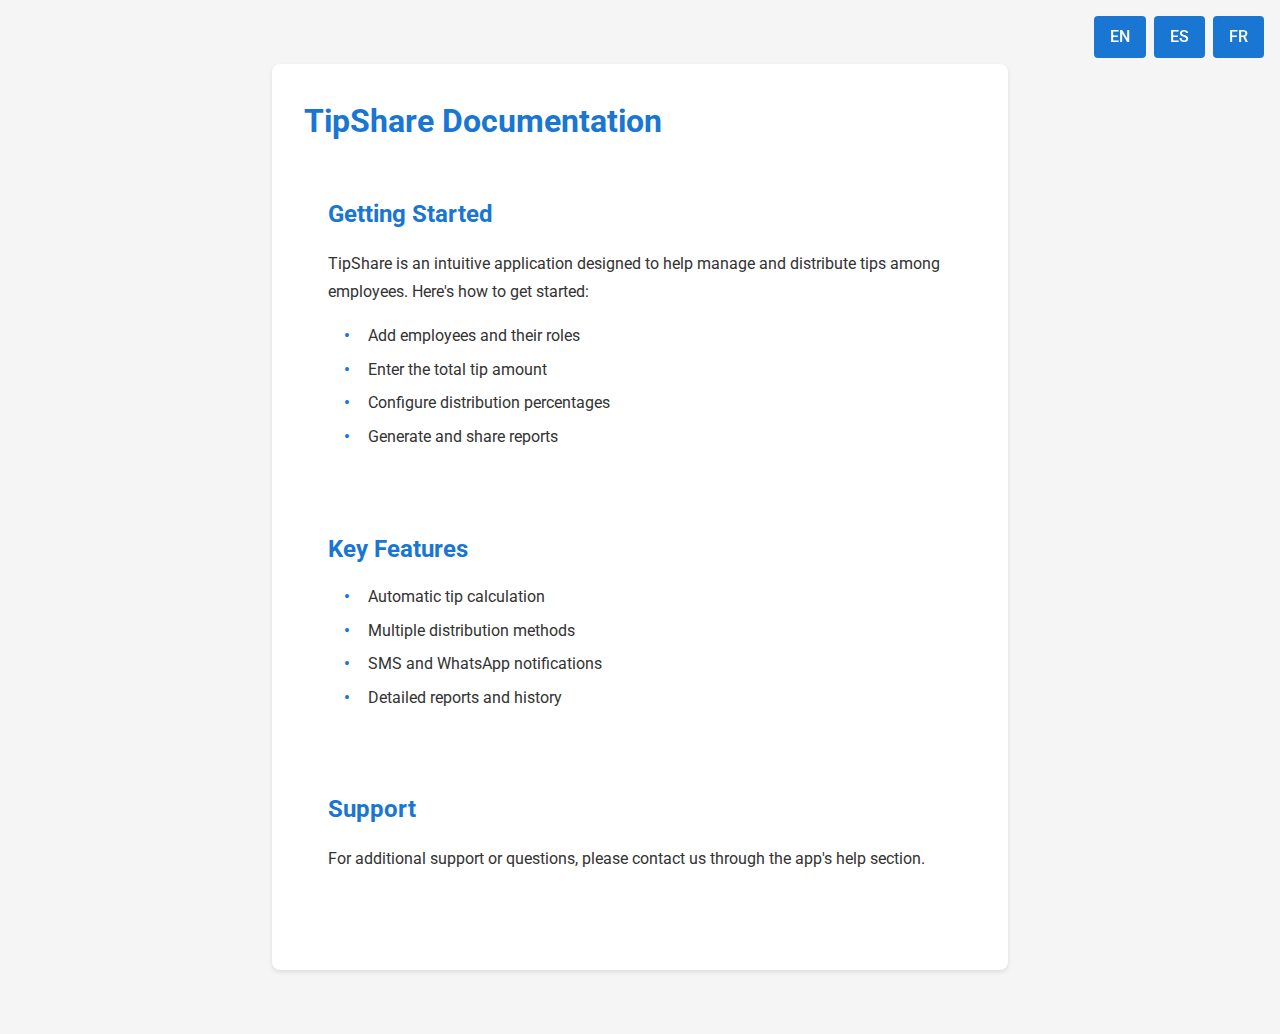
==== TipShare/docs.html @ 822ecf08 "docs.html" ====
<!DOCTYPE html>
<html lang="es">
<head>
    <meta charset="UTF-8">
    <meta name="viewport" content="width=device-width,initial-scale=1.0">
    <title>TipShare - Documentation</title>
    <link href="https://fonts.googleapis.com/css2?family=Roboto:wght@400;500;700&display=swap" rel="stylesheet">
    <style>
        :root {
            --primary-color: #1976d2;
            --text-color: #333;
            --background-color: #f5f5f5;
            --card-background: #ffffff;
        }

        * {
            margin: 0;
            padding: 0;
            box-sizing: border-box;
            font-family: 'Roboto', sans-serif;
        }

        body {
            background-color: var(--background-color);
            color: var(--text-color);
            line-height: 1.6;
        }

        .language-selector {
            position: fixed;
            top: 1rem;
            right: 1rem;
            display: flex;
            gap: 0.5rem;
            z-index: 1000;
        }

        .button {
            padding: 0.5rem 1rem;
            background-color: var(--primary-color);
            color: white;
            text-decoration: none;
            border-radius: 4px;
            font-weight: 500;
            transition: background-color 0.3s;
        }

        .button:hover {
            background-color: #1565c0;
        }

        .container {
            max-width: 800px;
            margin: 2rem auto;
            padding: 2rem;
        }

        .content {
            background-color: var(--card-background);
            border-radius: 8px;
            box-shadow: 0 2px 4px rgba(0,0,0,0.1);
            padding: 2rem;
        }

        .section {
            display: none;
            animation: fadeIn 0.3s ease-in;
        }

        .section.active {
            display: block;
        }

        .docs-title {
            color: var(--primary-color);
            margin-bottom: 1.5rem;
            font-size: 2rem;
        }

        .docs-card {
            background-color: var(--card-background);
            border-radius: 8px;
            padding: 1.5rem;
            margin-bottom: 1.5rem;
        }

        .docs-subtitle {
            color: var(--primary-color);
            margin-bottom: 1rem;
            font-size: 1.5rem;
        }

        .docs-text {
            margin-bottom: 1rem;
            line-height: 1.8;
        }

        .feature-list {
            list-style-type: none;
            padding-left: 1rem;
        }

        .feature-list li {
            margin-bottom: 0.5rem;
            position: relative;
            padding-left: 1.5rem;
        }

        .feature-list li::before {
            content: "•";
            color: var(--primary-color);
            position: absolute;
            left: 0;
            font-weight: bold;
        }

        @keyframes fadeIn {
            from { opacity: 0; }
            to { opacity: 1; }
        }
    </style>
</head>
<body>
    <div class="language-selector">
        <a href="#" class="button" onclick="changeLanguage('en')">EN</a>
        <a href="#" class="button" onclick="changeLanguage('es')">ES</a>
        <a href="#" class="button" onclick="changeLanguage('fr')">FR</a>
    </div>
    <div class="container">
        <main class="content">
            <section id="docs-en" class="section en-content docs-section">
                <h2 class="docs-title">TipShare Documentation</h2>
                <div class="docs-card">
                    <h3 class="docs-subtitle">Getting Started</h3>
                    <p class="docs-text">TipShare is an intuitive application designed to help manage and distribute tips among employees. Here's how to get started:</p>
                    <ul class="feature-list">
                        <li>Add employees and their roles</li>
                        <li>Enter the total tip amount</li>
                        <li>Configure distribution percentages</li>
                        <li>Generate and share reports</li>
                    </ul>
                </div>
                <div class="docs-card">
                    <h3 class="docs-subtitle">Key Features</h3>
                    <ul class="feature-list">
                        <li>Automatic tip calculation</li>
                        <li>Multiple distribution methods</li>
                        <li>SMS and WhatsApp notifications</li>
                        <li>Detailed reports and history</li>
                    </ul>
                </div>
                <div class="docs-card">
                    <h3 class="docs-subtitle">Support</h3>
                    <p class="docs-text">For additional support or questions, please contact us through the app's help section.</p>
                </div>
            </section>
            
            <section id="docs-es" class="section es-content docs-section">
                <h2 class="docs-title">Documentación de TipShare</h2>
                <div class="docs-card">
                    <h3 class="docs-subtitle">Primeros Pasos</h3>
                    <p class="docs-text">TipShare es una aplicación intuitiva diseñada para ayudar a gestionar y distribuir propinas entre empleados. Así puedes empezar:</p>
                    <ul class="feature-list">
                        <li>Añade empleados y sus roles</li>
                        <li>Introduce el monto total de propinas</li>
                        <li>Configura los porcentajes de distribución</li>
                        <li>Genera y comparte informes</li>
                    </ul>
                </div>
                <div class="docs-card">
                    <h3 class="docs-subtitle">Características Principales</h3>
                    <ul class="feature-list">
                        <li>Cálculo automático de propinas</li>
                        <li>Múltiples métodos de distribución</li>
                        <li>Notificaciones por SMS y WhatsApp</li>
                        <li>Informes detallados e historial</li>
                    </ul>
                </div>
                <div class="docs-card">
                    <h3 class="docs-subtitle">Soporte</h3>
                    <p class="docs-text">Para soporte adicional o preguntas, contáctanos a través de la sección de ayuda de la aplicación.</p>
                </div>
            </section>
            
            <section id="docs-fr" class="section fr-content docs-section">
                <h2 class="docs-title">Documentation TipShare</h2>
                <div class="docs-card">
                    <h3 class="docs-subtitle">Pour Commencer</h3>
                    <p class="docs-text">TipShare est une application intuitive conçue pour aider à gérer et distribuer les pourboires entre les employés. Voici comment commencer:</p>
                    <ul class="feature-list">
                        <li>Ajoutez des employés et leurs rôles</li>
                        <li>Saisissez le montant total des pourboires</li>
                        <li>Configurez les pourcentages de distribution</li>
                        <li>Générez et partagez des rapports</li>
                    </ul>
                </div>
                <div class="docs-card">
                    <h3 class="docs-subtitle">Fonctionnalités Principales</h3>
                    <ul class="feature-list">
                        <li>Calcul automatique des pourboires</li>
                        <li>Plusieurs méthodes de distribution</li>
                        <li>Notifications SMS et WhatsApp</li>
                        <li>Rapports détaillés et historique</li>
                    </ul>
                </div>
                <div class="docs-card">
                    <h3 class="docs-subtitle">Support</h3>
                    <p class="docs-text">Pour plus d'assistance ou des questions, contactez-nous via la section d'aide de l'application.</p>
                </div>
            </section>
        </main>
    </div>
    <script>
        function changeLanguage(lang) {
            document.querySelectorAll('.section').forEach(section => {
                section.classList.remove('active');
            });
            document.getElementById(`docs-${lang}`).classList.add('active');
        }
        
        // Set default language based on browser language
        const userLang = navigator.language || navigator.userLanguage;
        const defaultLang = userLang.startsWith('es') ? 'es' : 
                          userLang.startsWith('fr') ? 'fr' : 'en';
        changeLanguage(defaultLang);
    </script>
</body>
</html>
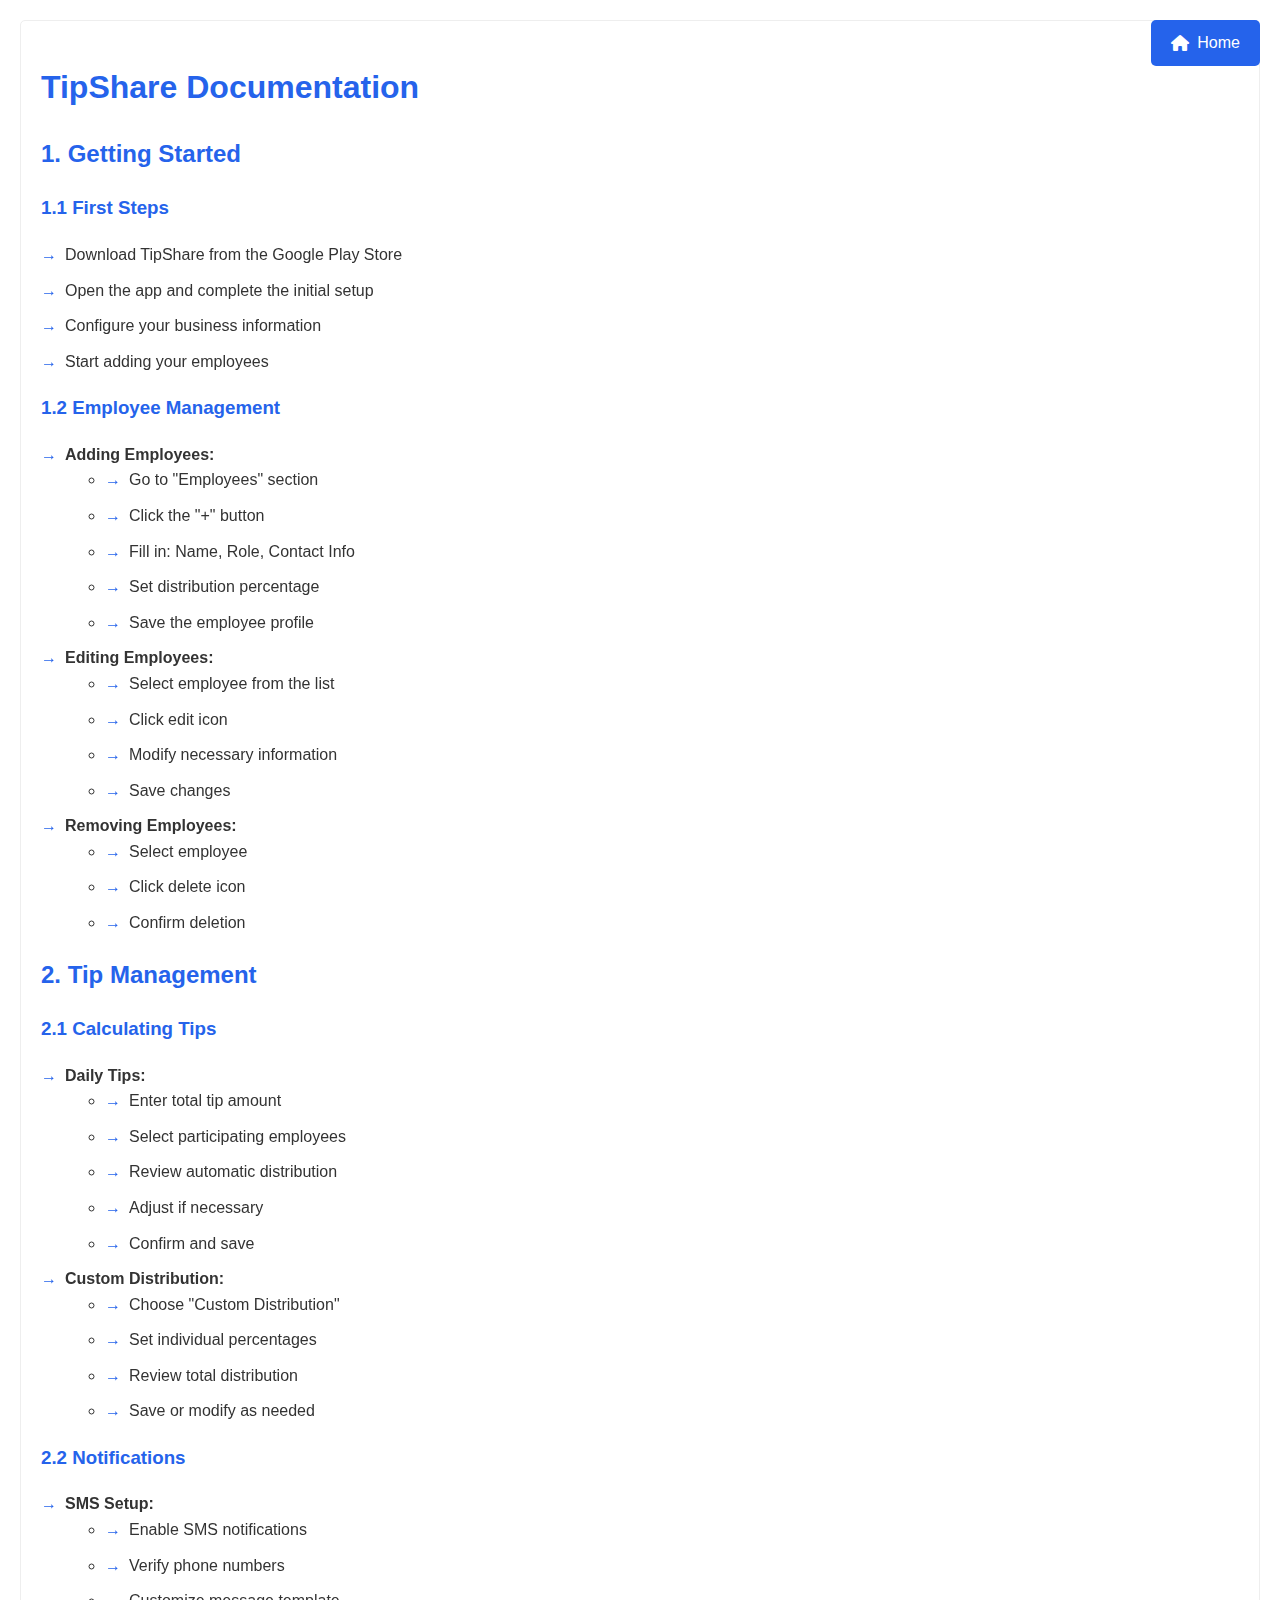
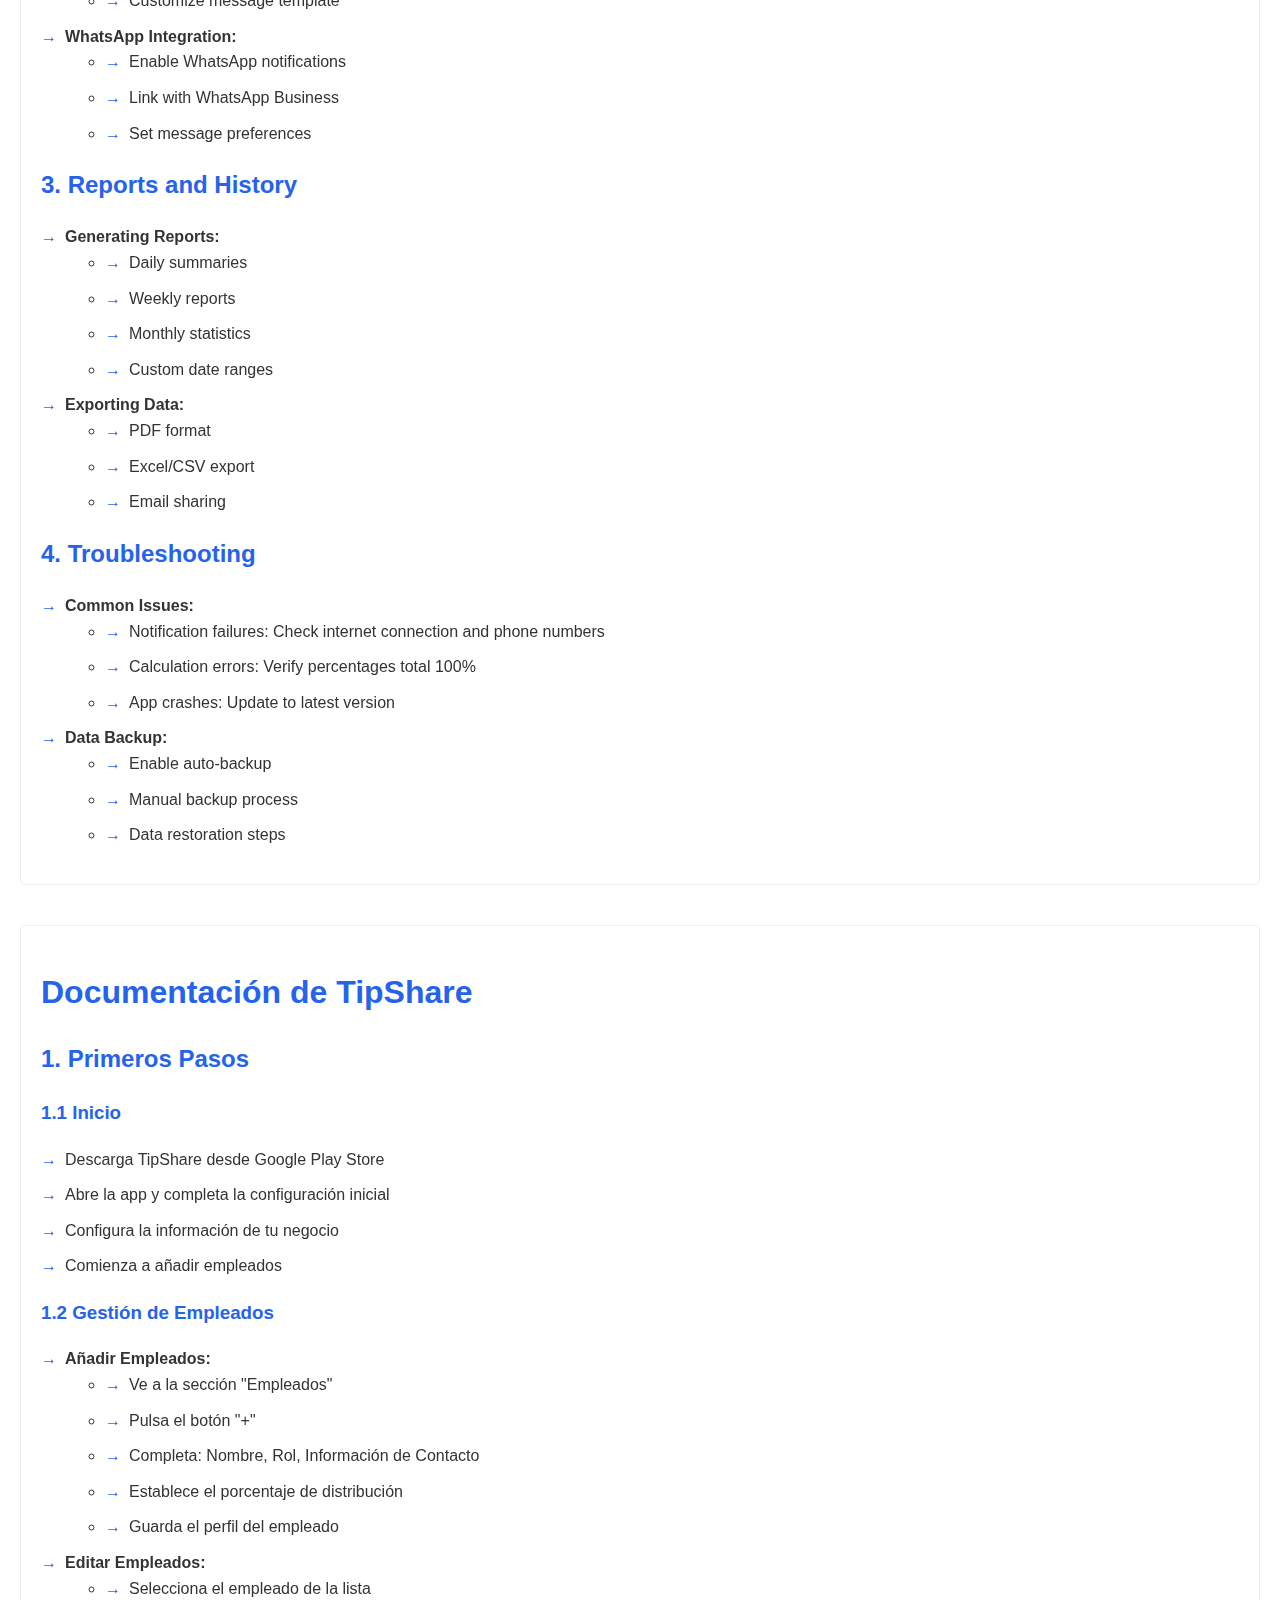
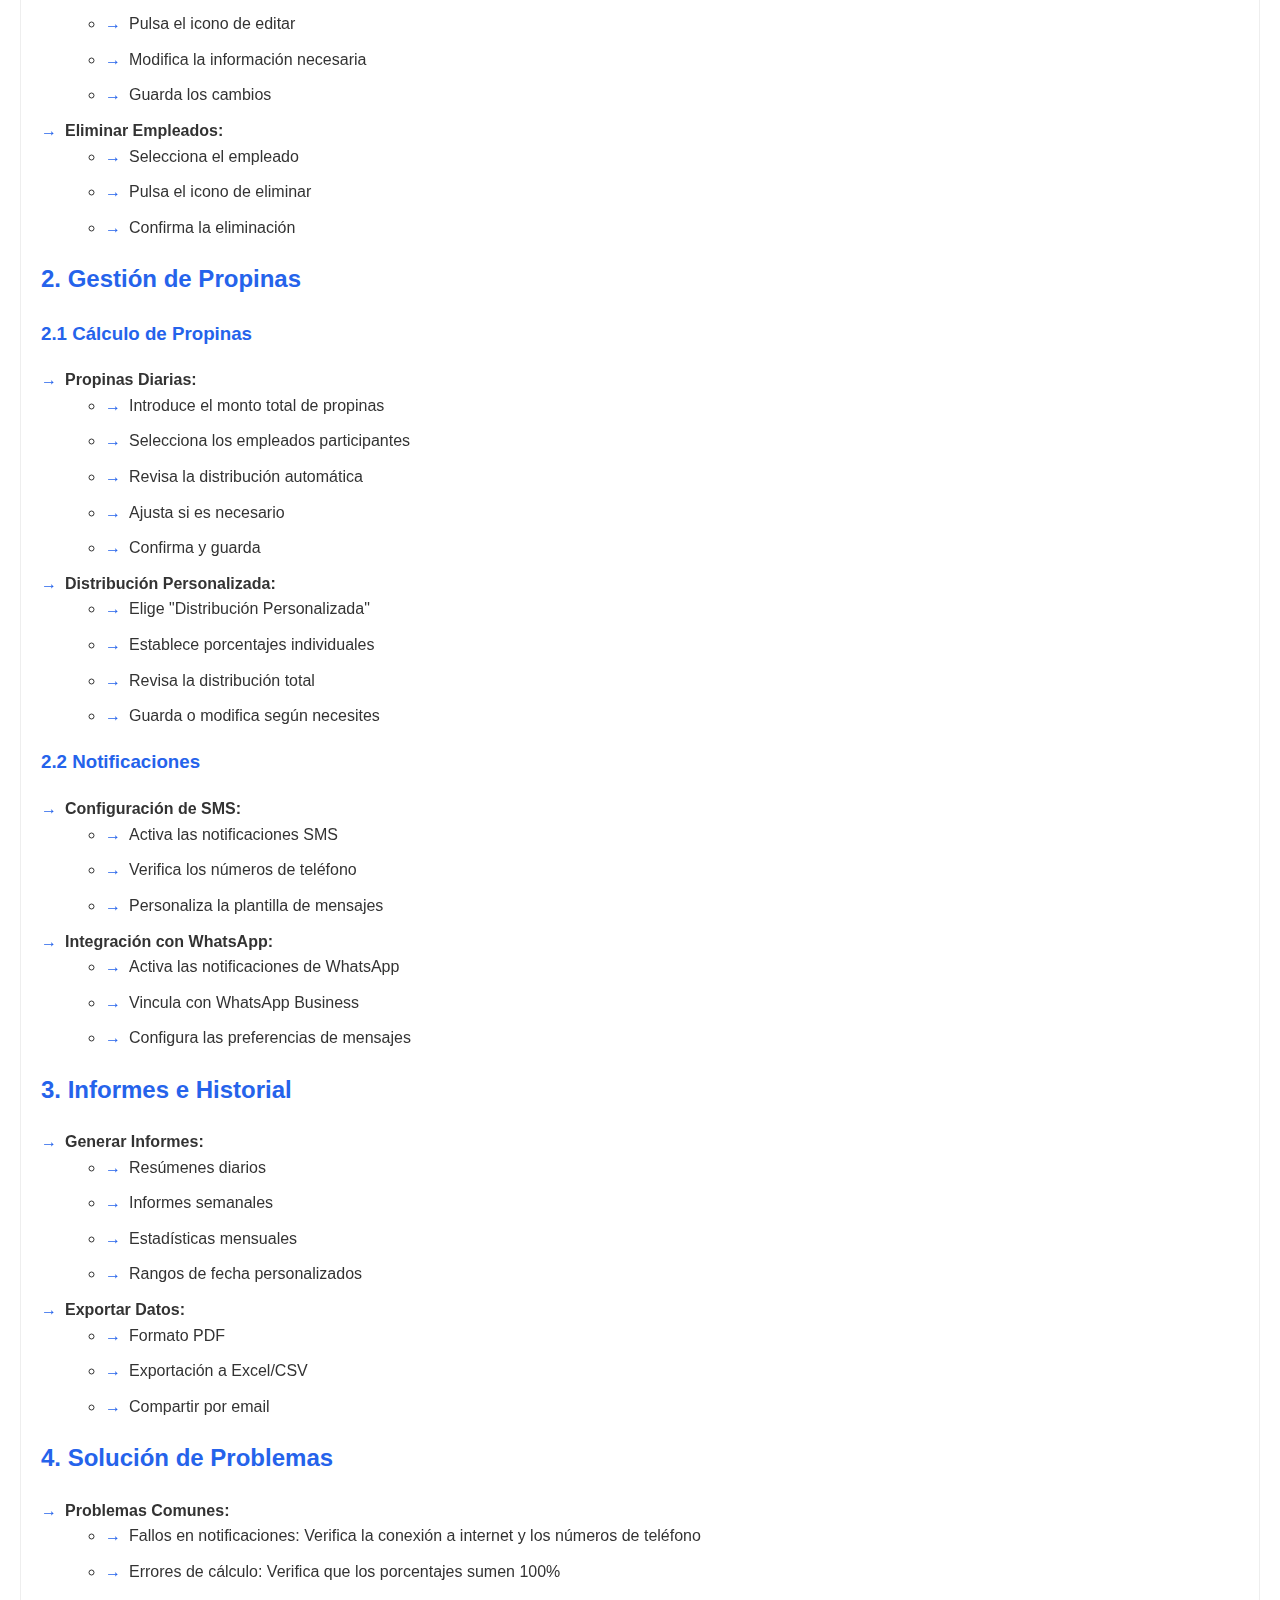
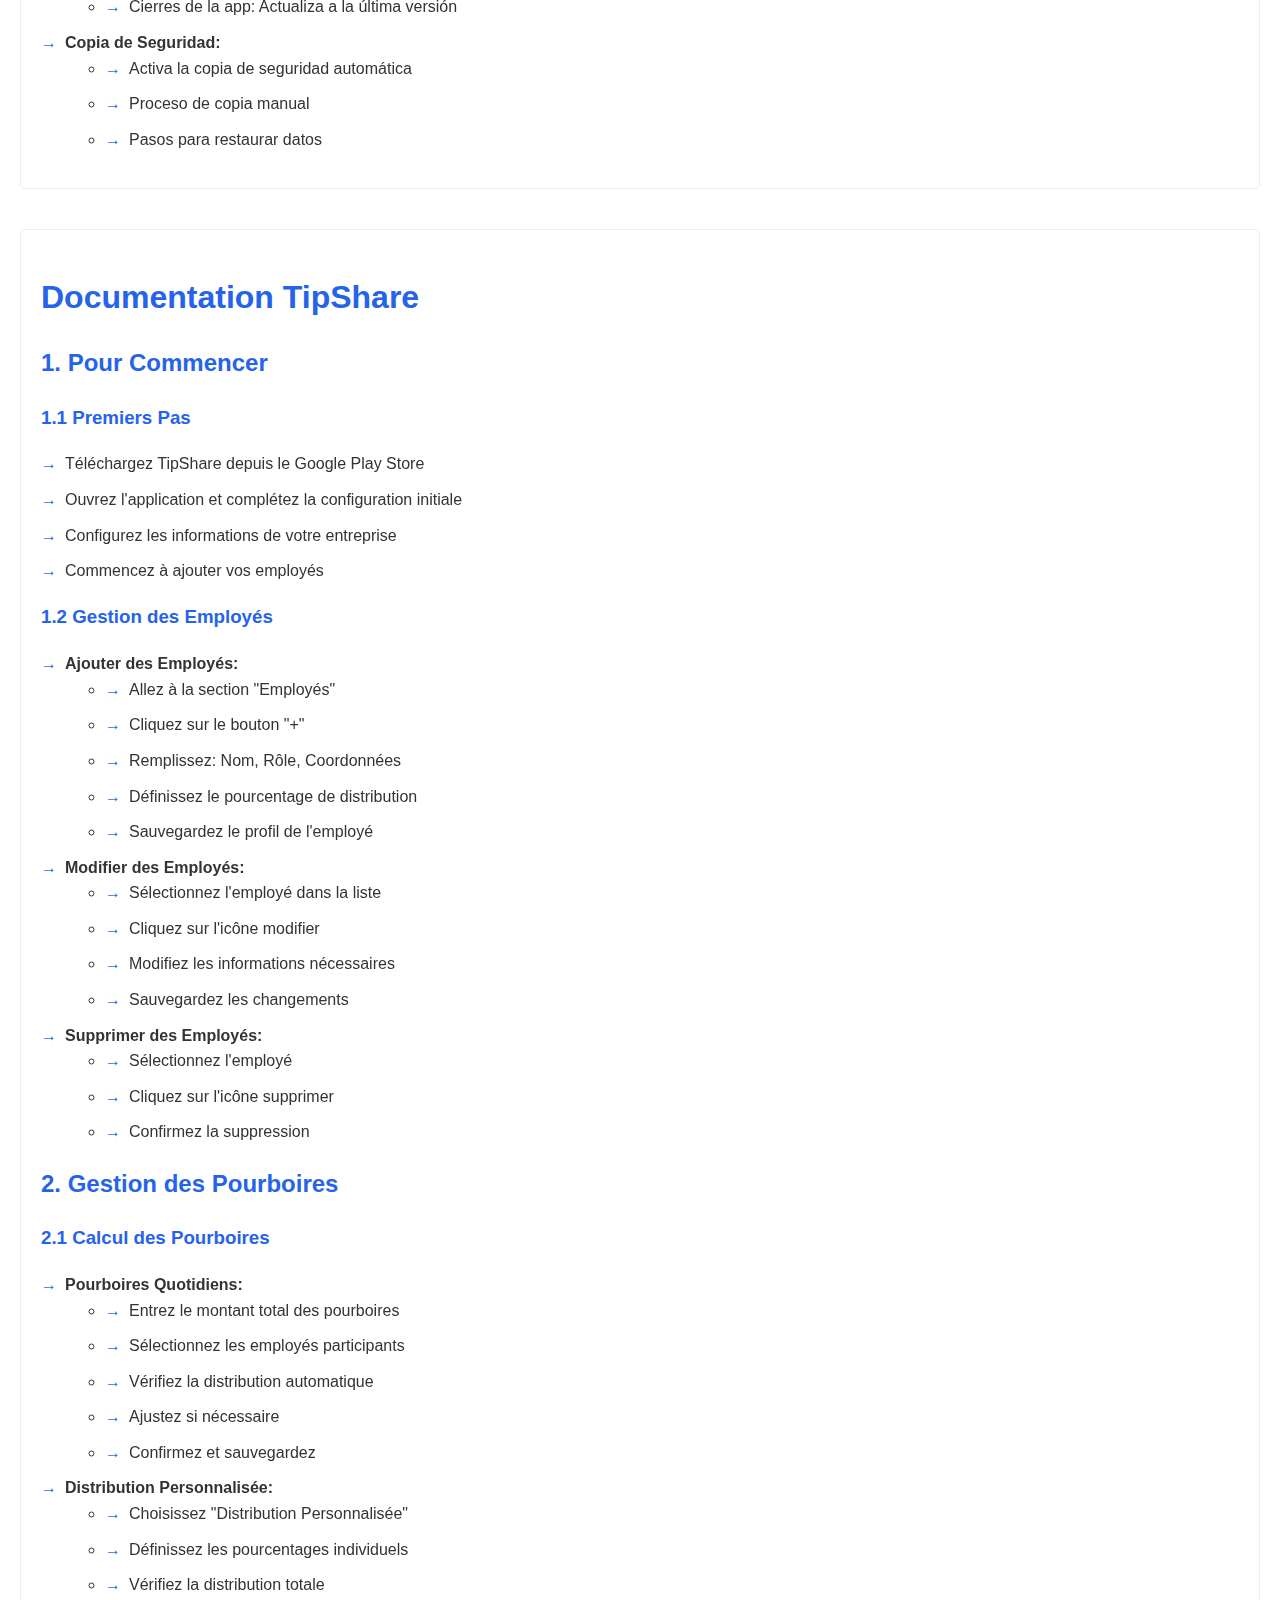
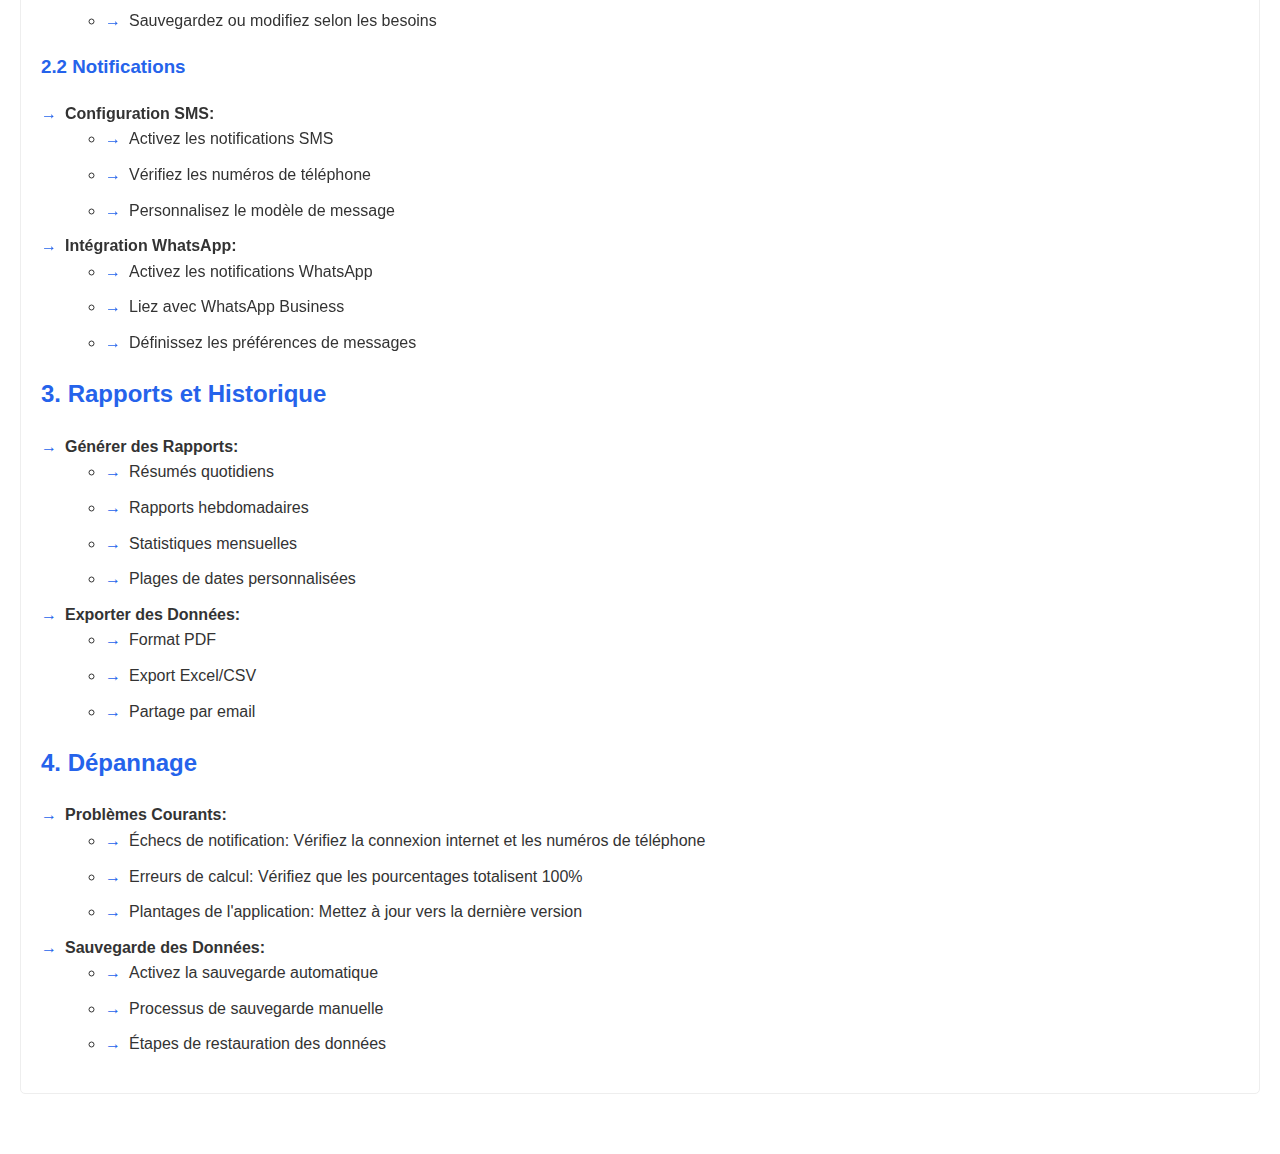
==== commit 0599b532: "Update docs.html" ====
--- a/TipShare/docs.html
+++ b/TipShare/docs.html
@@ -1,228 +1,421 @@
 <!DOCTYPE html>
-<html lang="es">
+<html lang="en">
 <head>
     <meta charset="UTF-8">
-    <meta name="viewport" content="width=device-width,initial-scale=1.0">
-    <title>TipShare - Documentation</title>
-    <link href="https://fonts.googleapis.com/css2?family=Roboto:wght@400;500;700&display=swap" rel="stylesheet">
+    <meta name="viewport" content="width=device-width, initial-scale=1.0">
+    <title>TipShare Documentation</title>
+    <link rel="stylesheet" href="https://cdnjs.cloudflare.com/ajax/libs/font-awesome/6.0.0/css/all.min.css">
     <style>
-        :root {
-            --primary-color: #1976d2;
-            --text-color: #333;
-            --background-color: #f5f5f5;
-            --card-background: #ffffff;
-        }
-
-        * {
+        body {
+            font-family: -apple-system, BlinkMacSystemFont, 'Segoe UI', Roboto, 'Helvetica Neue', Arial, sans-serif;
+            line-height: 1.6;
             margin: 0;
-            padding: 0;
-            box-sizing: border-box;
-            font-family: 'Roboto', sans-serif;
-        }
-
-        body {
-            background-color: var(--background-color);
-            color: var(--text-color);
-            line-height: 1.6;
-        }
-
-        .language-selector {
+            padding: 20px;
+            color: #333;
+        }
+        .home-button {
             position: fixed;
-            top: 1rem;
-            right: 1rem;
-            display: flex;
-            gap: 0.5rem;
-            z-index: 1000;
-        }
-
-        .button {
-            padding: 0.5rem 1rem;
-            background-color: var(--primary-color);
+            top: 20px;
+            right: 20px;
+            padding: 10px 20px;
+            background: #2563eb;
             color: white;
             text-decoration: none;
-            border-radius: 4px;
-            font-weight: 500;
-            transition: background-color 0.3s;
-        }
-
-        .button:hover {
-            background-color: #1565c0;
-        }
-
-        .container {
-            max-width: 800px;
-            margin: 2rem auto;
-            padding: 2rem;
-        }
-
-        .content {
-            background-color: var(--card-background);
-            border-radius: 8px;
-            box-shadow: 0 2px 4px rgba(0,0,0,0.1);
-            padding: 2rem;
-        }
-
-        .section {
-            display: none;
-            animation: fadeIn 0.3s ease-in;
-        }
-
-        .section.active {
-            display: block;
-        }
-
-        .docs-title {
-            color: var(--primary-color);
-            margin-bottom: 1.5rem;
-            font-size: 2rem;
-        }
-
-        .docs-card {
-            background-color: var(--card-background);
-            border-radius: 8px;
-            padding: 1.5rem;
-            margin-bottom: 1.5rem;
-        }
-
-        .docs-subtitle {
-            color: var(--primary-color);
-            margin-bottom: 1rem;
-            font-size: 1.5rem;
-        }
-
-        .docs-text {
-            margin-bottom: 1rem;
-            line-height: 1.8;
-        }
-
+            border-radius: 5px;
+            display: flex;
+            align-items: center;
+            gap: 8px;
+        }
+        .home-button:hover {
+            background: #1e40af;
+        }
+        .language-section {
+            margin-bottom: 40px;
+            padding: 20px;
+            border: 1px solid #eee;
+            border-radius: 5px;
+        }
+        h1, h2, h3 {
+            color: #2563eb;
+        }
         .feature-list {
-            list-style-type: none;
-            padding-left: 1rem;
-        }
-
+            list-style: none;
+            padding: 0;
+        }
         .feature-list li {
-            margin-bottom: 0.5rem;
+            margin-bottom: 10px;
+            padding-left: 24px;
             position: relative;
-            padding-left: 1.5rem;
-        }
-
-        .feature-list li::before {
-            content: "•";
-            color: var(--primary-color);
+        }
+        .feature-list li:before {
+            content: "→";
             position: absolute;
             left: 0;
-            font-weight: bold;
-        }
-
-        @keyframes fadeIn {
-            from { opacity: 0; }
-            to { opacity: 1; }
+            color: #2563eb;
         }
     </style>
 </head>
 <body>
-    <div class="language-selector">
-        <a href="#" class="button" onclick="changeLanguage('en')">EN</a>
-        <a href="#" class="button" onclick="changeLanguage('es')">ES</a>
-        <a href="#" class="button" onclick="changeLanguage('fr')">FR</a>
+    <a href="/" class="home-button">
+        <i class="fas fa-home"></i>
+        Home
+    </a>
+
+    <!-- English Documentation -->
+    <div class="language-section" id="en">
+        <h1>TipShare Documentation</h1>
+
+        <h2>1. Getting Started</h2>
+        <h3>1.1 First Steps</h3>
+        <ul class="feature-list">
+            <li>Download TipShare from the Google Play Store</li>
+            <li>Open the app and complete the initial setup</li>
+            <li>Configure your business information</li>
+            <li>Start adding your employees</li>
+        </ul>
+
+        <h3>1.2 Employee Management</h3>
+        <ul class="feature-list">
+            <li><strong>Adding Employees:</strong>
+                <ul>
+                    <li>Go to "Employees" section</li>
+                    <li>Click the "+" button</li>
+                    <li>Fill in: Name, Role, Contact Info</li>
+                    <li>Set distribution percentage</li>
+                    <li>Save the employee profile</li>
+                </ul>
+            </li>
+            <li><strong>Editing Employees:</strong>
+                <ul>
+                    <li>Select employee from the list</li>
+                    <li>Click edit icon</li>
+                    <li>Modify necessary information</li>
+                    <li>Save changes</li>
+                </ul>
+            </li>
+            <li><strong>Removing Employees:</strong>
+                <ul>
+                    <li>Select employee</li>
+                    <li>Click delete icon</li>
+                    <li>Confirm deletion</li>
+                </ul>
+            </li>
+        </ul>
+
+        <h2>2. Tip Management</h2>
+        <h3>2.1 Calculating Tips</h3>
+        <ul class="feature-list">
+            <li><strong>Daily Tips:</strong>
+                <ul>
+                    <li>Enter total tip amount</li>
+                    <li>Select participating employees</li>
+                    <li>Review automatic distribution</li>
+                    <li>Adjust if necessary</li>
+                    <li>Confirm and save</li>
+                </ul>
+            </li>
+            <li><strong>Custom Distribution:</strong>
+                <ul>
+                    <li>Choose "Custom Distribution"</li>
+                    <li>Set individual percentages</li>
+                    <li>Review total distribution</li>
+                    <li>Save or modify as needed</li>
+                </ul>
+            </li>
+        </ul>
+
+        <h3>2.2 Notifications</h3>
+        <ul class="feature-list">
+            <li><strong>SMS Setup:</strong>
+                <ul>
+                    <li>Enable SMS notifications</li>
+                    <li>Verify phone numbers</li>
+                    <li>Customize message template</li>
+                </ul>
+            </li>
+            <li><strong>WhatsApp Integration:</strong>
+                <ul>
+                    <li>Enable WhatsApp notifications</li>
+                    <li>Link with WhatsApp Business</li>
+                    <li>Set message preferences</li>
+                </ul>
+            </li>
+        </ul>
+
+        <h2>3. Reports and History</h2>
+        <ul class="feature-list">
+            <li><strong>Generating Reports:</strong>
+                <ul>
+                    <li>Daily summaries</li>
+                    <li>Weekly reports</li>
+                    <li>Monthly statistics</li>
+                    <li>Custom date ranges</li>
+                </ul>
+            </li>
+            <li><strong>Exporting Data:</strong>
+                <ul>
+                    <li>PDF format</li>
+                    <li>Excel/CSV export</li>
+                    <li>Email sharing</li>
+                </ul>
+            </li>
+        </ul>
+
+        <h2>4. Troubleshooting</h2>
+        <ul class="feature-list">
+            <li><strong>Common Issues:</strong>
+                <ul>
+                    <li>Notification failures: Check internet connection and phone numbers</li>
+                    <li>Calculation errors: Verify percentages total 100%</li>
+                    <li>App crashes: Update to latest version</li>
+                </ul>
+            </li>
+            <li><strong>Data Backup:</strong>
+                <ul>
+                    <li>Enable auto-backup</li>
+                    <li>Manual backup process</li>
+                    <li>Data restoration steps</li>
+                </ul>
+            </li>
+        </ul>
     </div>
-    <div class="container">
-        <main class="content">
-            <section id="docs-en" class="section en-content docs-section">
-                <h2 class="docs-title">TipShare Documentation</h2>
-                <div class="docs-card">
-                    <h3 class="docs-subtitle">Getting Started</h3>
-                    <p class="docs-text">TipShare is an intuitive application designed to help manage and distribute tips among employees. Here's how to get started:</p>
-                    <ul class="feature-list">
-                        <li>Add employees and their roles</li>
-                        <li>Enter the total tip amount</li>
-                        <li>Configure distribution percentages</li>
-                        <li>Generate and share reports</li>
-                    </ul>
-                </div>
-                <div class="docs-card">
-                    <h3 class="docs-subtitle">Key Features</h3>
-                    <ul class="feature-list">
-                        <li>Automatic tip calculation</li>
-                        <li>Multiple distribution methods</li>
-                        <li>SMS and WhatsApp notifications</li>
-                        <li>Detailed reports and history</li>
-                    </ul>
-                </div>
-                <div class="docs-card">
-                    <h3 class="docs-subtitle">Support</h3>
-                    <p class="docs-text">For additional support or questions, please contact us through the app's help section.</p>
-                </div>
-            </section>
-            
-            <section id="docs-es" class="section es-content docs-section">
-                <h2 class="docs-title">Documentación de TipShare</h2>
-                <div class="docs-card">
-                    <h3 class="docs-subtitle">Primeros Pasos</h3>
-                    <p class="docs-text">TipShare es una aplicación intuitiva diseñada para ayudar a gestionar y distribuir propinas entre empleados. Así puedes empezar:</p>
-                    <ul class="feature-list">
-                        <li>Añade empleados y sus roles</li>
-                        <li>Introduce el monto total de propinas</li>
-                        <li>Configura los porcentajes de distribución</li>
-                        <li>Genera y comparte informes</li>
-                    </ul>
-                </div>
-                <div class="docs-card">
-                    <h3 class="docs-subtitle">Características Principales</h3>
-                    <ul class="feature-list">
-                        <li>Cálculo automático de propinas</li>
-                        <li>Múltiples métodos de distribución</li>
-                        <li>Notificaciones por SMS y WhatsApp</li>
-                        <li>Informes detallados e historial</li>
-                    </ul>
-                </div>
-                <div class="docs-card">
-                    <h3 class="docs-subtitle">Soporte</h3>
-                    <p class="docs-text">Para soporte adicional o preguntas, contáctanos a través de la sección de ayuda de la aplicación.</p>
-                </div>
-            </section>
-            
-            <section id="docs-fr" class="section fr-content docs-section">
-                <h2 class="docs-title">Documentation TipShare</h2>
-                <div class="docs-card">
-                    <h3 class="docs-subtitle">Pour Commencer</h3>
-                    <p class="docs-text">TipShare est une application intuitive conçue pour aider à gérer et distribuer les pourboires entre les employés. Voici comment commencer:</p>
-                    <ul class="feature-list">
-                        <li>Ajoutez des employés et leurs rôles</li>
-                        <li>Saisissez le montant total des pourboires</li>
-                        <li>Configurez les pourcentages de distribution</li>
-                        <li>Générez et partagez des rapports</li>
-                    </ul>
-                </div>
-                <div class="docs-card">
-                    <h3 class="docs-subtitle">Fonctionnalités Principales</h3>
-                    <ul class="feature-list">
-                        <li>Calcul automatique des pourboires</li>
-                        <li>Plusieurs méthodes de distribution</li>
-                        <li>Notifications SMS et WhatsApp</li>
-                        <li>Rapports détaillés et historique</li>
-                    </ul>
-                </div>
-                <div class="docs-card">
-                    <h3 class="docs-subtitle">Support</h3>
-                    <p class="docs-text">Pour plus d'assistance ou des questions, contactez-nous via la section d'aide de l'application.</p>
-                </div>
-            </section>
-        </main>
+
+    <!-- Spanish Documentation -->
+    <div class="language-section" id="es">
+        <h1>Documentación de TipShare</h1>
+
+        <h2>1. Primeros Pasos</h2>
+        <h3>1.1 Inicio</h3>
+        <ul class="feature-list">
+            <li>Descarga TipShare desde Google Play Store</li>
+            <li>Abre la app y completa la configuración inicial</li>
+            <li>Configura la información de tu negocio</li>
+            <li>Comienza a añadir empleados</li>
+        </ul>
+
+        <h3>1.2 Gestión de Empleados</h3>
+        <ul class="feature-list">
+            <li><strong>Añadir Empleados:</strong>
+                <ul>
+                    <li>Ve a la sección "Empleados"</li>
+                    <li>Pulsa el botón "+"</li>
+                    <li>Completa: Nombre, Rol, Información de Contacto</li>
+                    <li>Establece el porcentaje de distribución</li>
+                    <li>Guarda el perfil del empleado</li>
+                </ul>
+            </li>
+            <li><strong>Editar Empleados:</strong>
+                <ul>
+                    <li>Selecciona el empleado de la lista</li>
+                    <li>Pulsa el icono de editar</li>
+                    <li>Modifica la información necesaria</li>
+                    <li>Guarda los cambios</li>
+                </ul>
+            </li>
+            <li><strong>Eliminar Empleados:</strong>
+                <ul>
+                    <li>Selecciona el empleado</li>
+                    <li>Pulsa el icono de eliminar</li>
+                    <li>Confirma la eliminación</li>
+                </ul>
+            </li>
+        </ul>
+
+        <h2>2. Gestión de Propinas</h2>
+        <h3>2.1 Cálculo de Propinas</h3>
+        <ul class="feature-list">
+            <li><strong>Propinas Diarias:</strong>
+                <ul>
+                    <li>Introduce el monto total de propinas</li>
+                    <li>Selecciona los empleados participantes</li>
+                    <li>Revisa la distribución automática</li>
+                    <li>Ajusta si es necesario</li>
+                    <li>Confirma y guarda</li>
+                </ul>
+            </li>
+            <li><strong>Distribución Personalizada:</strong>
+                <ul>
+                    <li>Elige "Distribución Personalizada"</li>
+                    <li>Establece porcentajes individuales</li>
+                    <li>Revisa la distribución total</li>
+                    <li>Guarda o modifica según necesites</li>
+                </ul>
+            </li>
+        </ul>
+
+        <h3>2.2 Notificaciones</h3>
+        <ul class="feature-list">
+            <li><strong>Configuración de SMS:</strong>
+                <ul>
+                    <li>Activa las notificaciones SMS</li>
+                    <li>Verifica los números de teléfono</li>
+                    <li>Personaliza la plantilla de mensajes</li>
+                </ul>
+            </li>
+            <li><strong>Integración con WhatsApp:</strong>
+                <ul>
+                    <li>Activa las notificaciones de WhatsApp</li>
+                    <li>Vincula con WhatsApp Business</li>
+                    <li>Configura las preferencias de mensajes</li>
+                </ul>
+            </li>
+        </ul>
+
+        <h2>3. Informes e Historial</h2>
+        <ul class="feature-list">
+            <li><strong>Generar Informes:</strong>
+                <ul>
+                    <li>Resúmenes diarios</li>
+                    <li>Informes semanales</li>
+                    <li>Estadísticas mensuales</li>
+                    <li>Rangos de fecha personalizados</li>
+                </ul>
+            </li>
+            <li><strong>Exportar Datos:</strong>
+                <ul>
+                    <li>Formato PDF</li>
+                    <li>Exportación a Excel/CSV</li>
+                    <li>Compartir por email</li>
+                </ul>
+            </li>
+        </ul>
+
+        <h2>4. Solución de Problemas</h2>
+        <ul class="feature-list">
+            <li><strong>Problemas Comunes:</strong>
+                <ul>
+                    <li>Fallos en notificaciones: Verifica la conexión a internet y los números de teléfono</li>
+                    <li>Errores de cálculo: Verifica que los porcentajes sumen 100%</li>
+                    <li>Cierres de la app: Actualiza a la última versión</li>
+                </ul>
+            </li>
+            <li><strong>Copia de Seguridad:</strong>
+                <ul>
+                    <li>Activa la copia de seguridad automática</li>
+                    <li>Proceso de copia manual</li>
+                    <li>Pasos para restaurar datos</li>
+                </ul>
+            </li>
+        </ul>
     </div>
-    <script>
-        function changeLanguage(lang) {
-            document.querySelectorAll('.section').forEach(section => {
-                section.classList.remove('active');
-            });
-            document.getElementById(`docs-${lang}`).classList.add('active');
-        }
-        
-        // Set default language based on browser language
-        const userLang = navigator.language || navigator.userLanguage;
-        const defaultLang = userLang.startsWith('es') ? 'es' : 
-                          userLang.startsWith('fr') ? 'fr' : 'en';
-        changeLanguage(defaultLang);
-    </script>
+
+    <!-- French Documentation -->
+    <div class="language-section" id="fr">
+        <h1>Documentation TipShare</h1>
+
+        <h2>1. Pour Commencer</h2>
+        <h3>1.1 Premiers Pas</h3>
+        <ul class="feature-list">
+            <li>Téléchargez TipShare depuis le Google Play Store</li>
+            <li>Ouvrez l'application et complétez la configuration initiale</li>
+            <li>Configurez les informations de votre entreprise</li>
+            <li>Commencez à ajouter vos employés</li>
+        </ul>
+
+        <h3>1.2 Gestion des Employés</h3>
+        <ul class="feature-list">
+            <li><strong>Ajouter des Employés:</strong>
+                <ul>
+                    <li>Allez à la section "Employés"</li>
+                    <li>Cliquez sur le bouton "+"</li>
+                    <li>Remplissez: Nom, Rôle, Coordonnées</li>
+                    <li>Définissez le pourcentage de distribution</li>
+                    <li>Sauvegardez le profil de l'employé</li>
+                </ul>
+            </li>
+            <li><strong>Modifier des Employés:</strong>
+                <ul>
+                    <li>Sélectionnez l'employé dans la liste</li>
+                    <li>Cliquez sur l'icône modifier</li>
+                    <li>Modifiez les informations nécessaires</li>
+                    <li>Sauvegardez les changements</li>
+                </ul>
+            </li>
+            <li><strong>Supprimer des Employés:</strong>
+                <ul>
+                    <li>Sélectionnez l'employé</li>
+                    <li>Cliquez sur l'icône supprimer</li>
+                    <li>Confirmez la suppression</li>
+                </ul>
+            </li>
+        </ul>
+
+        <h2>2. Gestion des Pourboires</h2>
+        <h3>2.1 Calcul des Pourboires</h3>
+        <ul class="feature-list">
+            <li><strong>Pourboires Quotidiens:</strong>
+                <ul>
+                    <li>Entrez le montant total des pourboires</li>
+                    <li>Sélectionnez les employés participants</li>
+                    <li>Vérifiez la distribution automatique</li>
+                    <li>Ajustez si nécessaire</li>
+                    <li>Confirmez et sauvegardez</li>
+                </ul>
+            </li>
+            <li><strong>Distribution Personnalisée:</strong>
+                <ul>
+                    <li>Choisissez "Distribution Personnalisée"</li>
+                    <li>Définissez les pourcentages individuels</li>
+                    <li>Vérifiez la distribution totale</li>
+                    <li>Sauvegardez ou modifiez selon les besoins</li>
+                </ul>
+            </li>
+        </ul>
+
+        <h3>2.2 Notifications</h3>
+        <ul class="feature-list">
+            <li><strong>Configuration SMS:</strong>
+                <ul>
+                    <li>Activez les notifications SMS</li>
+                    <li>Vérifiez les numéros de téléphone</li>
+                    <li>Personnalisez le modèle de message</li>
+                </ul>
+            </li>
+            <li><strong>Intégration WhatsApp:</strong>
+                <ul>
+                    <li>Activez les notifications WhatsApp</li>
+                    <li>Liez avec WhatsApp Business</li>
+                    <li>Définissez les préférences de messages</li>
+                </ul>
+            </li>
+        </ul>
+
+        <h2>3. Rapports et Historique</h2>
+        <ul class="feature-list">
+            <li><strong>Générer des Rapports:</strong>
+                <ul>
+                    <li>Résumés quotidiens</li>
+                    <li>Rapports hebdomadaires</li>
+                    <li>Statistiques mensuelles</li>
+                    <li>Plages de dates personnalisées</li>
+                </ul>
+            </li>
+            <li><strong>Exporter des Données:</strong>
+                <ul>
+                    <li>Format PDF</li>
+                    <li>Export Excel/CSV</li>
+                    <li>Partage par email</li>
+                </ul>
+            </li>
+        </ul>
+
+        <h2>4. Dépannage</h2>
+        <ul class="feature-list">
+            <li><strong>Problèmes Courants:</strong>
+                <ul>
+                    <li>Échecs de notification: Vérifiez la connexion internet et les numéros de téléphone</li>
+                    <li>Erreurs de calcul: Vérifiez que les pourcentages totalisent 100%</li>
+                    <li>Plantages de l'application: Mettez à jour vers la dernière version</li>
+                </ul>
+            </li>
+            <li><strong>Sauvegarde des Données:</strong>
+                <ul>
+                    <li>Activez la sauvegarde automatique</li>
+                    <li>Processus de sauvegarde manuelle</li>
+                    <li>Étapes de restauration des données</li>
+                </ul>
+            </li>
+        </ul>
+    </div>
 </body>
 </html>
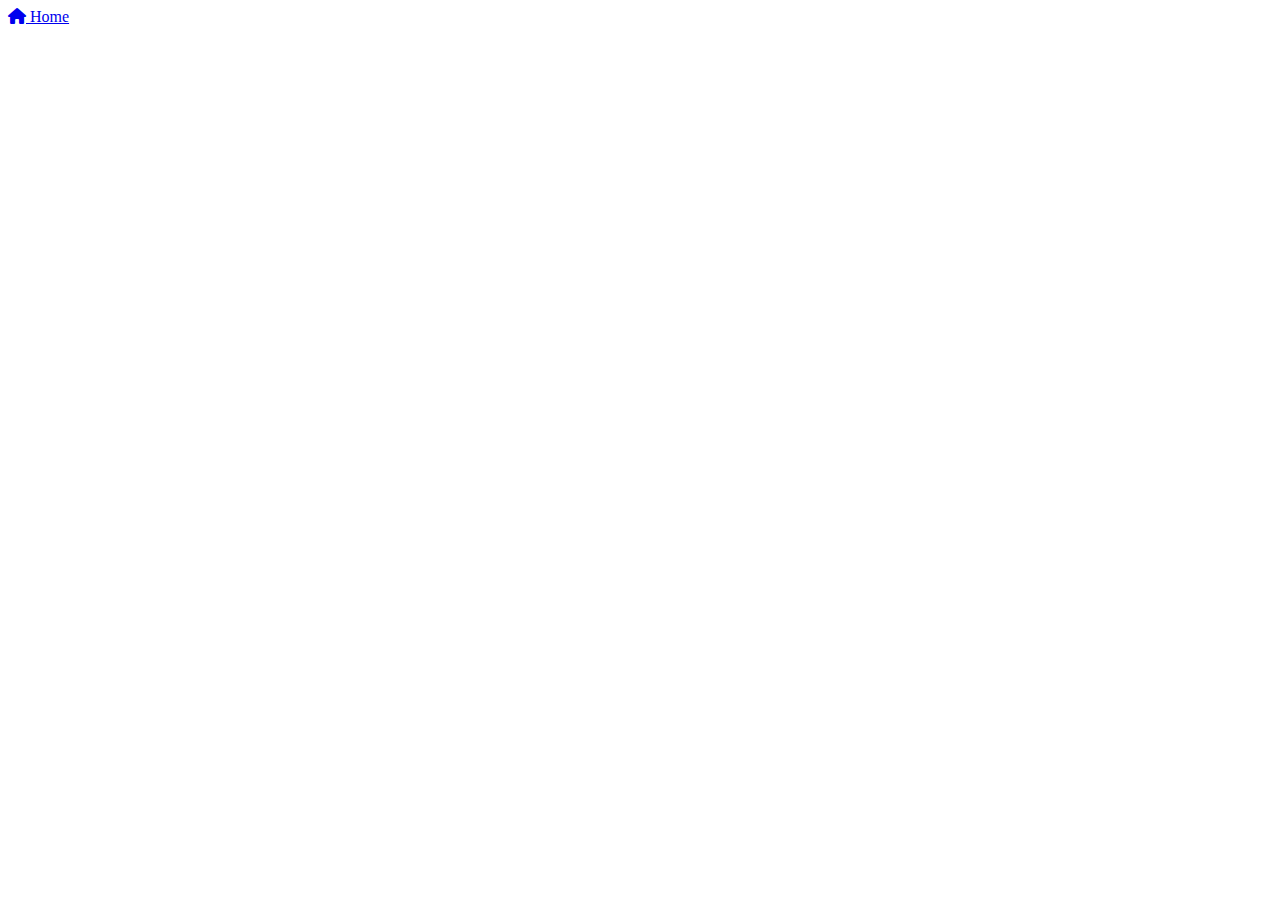
==== commit ec4d9a24: "Update docs.html" ====
--- a/TipShare/docs.html
+++ b/TipShare/docs.html
@@ -1,58 +1,12 @@
 <!DOCTYPE html>
-<html lang="en">
+<html>
 <head>
     <meta charset="UTF-8">
     <meta name="viewport" content="width=device-width, initial-scale=1.0">
     <title>TipShare Documentation</title>
     <link rel="stylesheet" href="https://cdnjs.cloudflare.com/ajax/libs/font-awesome/6.0.0/css/all.min.css">
     <style>
-        body {
-            font-family: -apple-system, BlinkMacSystemFont, 'Segoe UI', Roboto, 'Helvetica Neue', Arial, sans-serif;
-            line-height: 1.6;
-            margin: 0;
-            padding: 20px;
-            color: #333;
-        }
-        .home-button {
-            position: fixed;
-            top: 20px;
-            right: 20px;
-            padding: 10px 20px;
-            background: #2563eb;
-            color: white;
-            text-decoration: none;
-            border-radius: 5px;
-            display: flex;
-            align-items: center;
-            gap: 8px;
-        }
-        .home-button:hover {
-            background: #1e40af;
-        }
-        .language-section {
-            margin-bottom: 40px;
-            padding: 20px;
-            border: 1px solid #eee;
-            border-radius: 5px;
-        }
-        h1, h2, h3 {
-            color: #2563eb;
-        }
-        .feature-list {
-            list-style: none;
-            padding: 0;
-        }
-        .feature-list li {
-            margin-bottom: 10px;
-            padding-left: 24px;
-            position: relative;
-        }
-        .feature-list li:before {
-            content: "→";
-            position: absolute;
-            left: 0;
-            color: #2563eb;
-        }
+        // ... existing styles ...
     </style>
 </head>
 <body>
@@ -61,361 +15,36 @@
         Home
     </a>
 
-    <!-- English Documentation -->
-    <div class="language-section" id="en">
-        <h1>TipShare Documentation</h1>
+    <!-- Language sections remain the same -->
 
-        <h2>1. Getting Started</h2>
-        <h3>1.1 First Steps</h3>
-        <ul class="feature-list">
-            <li>Download TipShare from the Google Play Store</li>
-            <li>Open the app and complete the initial setup</li>
-            <li>Configure your business information</li>
-            <li>Start adding your employees</li>
-        </ul>
+    <script>
+        function updateContent(lang) {
+            // Hide all sections
+            document.querySelectorAll('.language-section').forEach(section => {
+                section.classList.remove('active');
+            });
+            
+            // Show selected section
+            const selectedSection = document.getElementById(lang);
+            if (selectedSection) {
+                selectedSection.classList.add('active');
+            }
+        }
 
-        <h3>1.2 Employee Management</h3>
-        <ul class="feature-list">
-            <li><strong>Adding Employees:</strong>
-                <ul>
-                    <li>Go to "Employees" section</li>
-                    <li>Click the "+" button</li>
-                    <li>Fill in: Name, Role, Contact Info</li>
-                    <li>Set distribution percentage</li>
-                    <li>Save the employee profile</li>
-                </ul>
-            </li>
-            <li><strong>Editing Employees:</strong>
-                <ul>
-                    <li>Select employee from the list</li>
-                    <li>Click edit icon</li>
-                    <li>Modify necessary information</li>
-                    <li>Save changes</li>
-                </ul>
-            </li>
-            <li><strong>Removing Employees:</strong>
-                <ul>
-                    <li>Select employee</li>
-                    <li>Click delete icon</li>
-                    <li>Confirm deletion</li>
-                </ul>
-            </li>
-        </ul>
+        // Initialize with saved language preference
+        document.addEventListener('DOMContentLoaded', function() {
+            const savedLanguage = localStorage.getItem('tipshare-language') || 'es';
+            updateContent(savedLanguage);
+            document.documentElement.lang = savedLanguage;
+        });
 
-        <h2>2. Tip Management</h2>
-        <h3>2.1 Calculating Tips</h3>
-        <ul class="feature-list">
-            <li><strong>Daily Tips:</strong>
-                <ul>
-                    <li>Enter total tip amount</li>
-                    <li>Select participating employees</li>
-                    <li>Review automatic distribution</li>
-                    <li>Adjust if necessary</li>
-                    <li>Confirm and save</li>
-                </ul>
-            </li>
-            <li><strong>Custom Distribution:</strong>
-                <ul>
-                    <li>Choose "Custom Distribution"</li>
-                    <li>Set individual percentages</li>
-                    <li>Review total distribution</li>
-                    <li>Save or modify as needed</li>
-                </ul>
-            </li>
-        </ul>
-
-        <h3>2.2 Notifications</h3>
-        <ul class="feature-list">
-            <li><strong>SMS Setup:</strong>
-                <ul>
-                    <li>Enable SMS notifications</li>
-                    <li>Verify phone numbers</li>
-                    <li>Customize message template</li>
-                </ul>
-            </li>
-            <li><strong>WhatsApp Integration:</strong>
-                <ul>
-                    <li>Enable WhatsApp notifications</li>
-                    <li>Link with WhatsApp Business</li>
-                    <li>Set message preferences</li>
-                </ul>
-            </li>
-        </ul>
-
-        <h2>3. Reports and History</h2>
-        <ul class="feature-list">
-            <li><strong>Generating Reports:</strong>
-                <ul>
-                    <li>Daily summaries</li>
-                    <li>Weekly reports</li>
-                    <li>Monthly statistics</li>
-                    <li>Custom date ranges</li>
-                </ul>
-            </li>
-            <li><strong>Exporting Data:</strong>
-                <ul>
-                    <li>PDF format</li>
-                    <li>Excel/CSV export</li>
-                    <li>Email sharing</li>
-                </ul>
-            </li>
-        </ul>
-
-        <h2>4. Troubleshooting</h2>
-        <ul class="feature-list">
-            <li><strong>Common Issues:</strong>
-                <ul>
-                    <li>Notification failures: Check internet connection and phone numbers</li>
-                    <li>Calculation errors: Verify percentages total 100%</li>
-                    <li>App crashes: Update to latest version</li>
-                </ul>
-            </li>
-            <li><strong>Data Backup:</strong>
-                <ul>
-                    <li>Enable auto-backup</li>
-                    <li>Manual backup process</li>
-                    <li>Data restoration steps</li>
-                </ul>
-            </li>
-        </ul>
-    </div>
-
-    <!-- Spanish Documentation -->
-    <div class="language-section" id="es">
-        <h1>Documentación de TipShare</h1>
-
-        <h2>1. Primeros Pasos</h2>
-        <h3>1.1 Inicio</h3>
-        <ul class="feature-list">
-            <li>Descarga TipShare desde Google Play Store</li>
-            <li>Abre la app y completa la configuración inicial</li>
-            <li>Configura la información de tu negocio</li>
-            <li>Comienza a añadir empleados</li>
-        </ul>
-
-        <h3>1.2 Gestión de Empleados</h3>
-        <ul class="feature-list">
-            <li><strong>Añadir Empleados:</strong>
-                <ul>
-                    <li>Ve a la sección "Empleados"</li>
-                    <li>Pulsa el botón "+"</li>
-                    <li>Completa: Nombre, Rol, Información de Contacto</li>
-                    <li>Establece el porcentaje de distribución</li>
-                    <li>Guarda el perfil del empleado</li>
-                </ul>
-            </li>
-            <li><strong>Editar Empleados:</strong>
-                <ul>
-                    <li>Selecciona el empleado de la lista</li>
-                    <li>Pulsa el icono de editar</li>
-                    <li>Modifica la información necesaria</li>
-                    <li>Guarda los cambios</li>
-                </ul>
-            </li>
-            <li><strong>Eliminar Empleados:</strong>
-                <ul>
-                    <li>Selecciona el empleado</li>
-                    <li>Pulsa el icono de eliminar</li>
-                    <li>Confirma la eliminación</li>
-                </ul>
-            </li>
-        </ul>
-
-        <h2>2. Gestión de Propinas</h2>
-        <h3>2.1 Cálculo de Propinas</h3>
-        <ul class="feature-list">
-            <li><strong>Propinas Diarias:</strong>
-                <ul>
-                    <li>Introduce el monto total de propinas</li>
-                    <li>Selecciona los empleados participantes</li>
-                    <li>Revisa la distribución automática</li>
-                    <li>Ajusta si es necesario</li>
-                    <li>Confirma y guarda</li>
-                </ul>
-            </li>
-            <li><strong>Distribución Personalizada:</strong>
-                <ul>
-                    <li>Elige "Distribución Personalizada"</li>
-                    <li>Establece porcentajes individuales</li>
-                    <li>Revisa la distribución total</li>
-                    <li>Guarda o modifica según necesites</li>
-                </ul>
-            </li>
-        </ul>
-
-        <h3>2.2 Notificaciones</h3>
-        <ul class="feature-list">
-            <li><strong>Configuración de SMS:</strong>
-                <ul>
-                    <li>Activa las notificaciones SMS</li>
-                    <li>Verifica los números de teléfono</li>
-                    <li>Personaliza la plantilla de mensajes</li>
-                </ul>
-            </li>
-            <li><strong>Integración con WhatsApp:</strong>
-                <ul>
-                    <li>Activa las notificaciones de WhatsApp</li>
-                    <li>Vincula con WhatsApp Business</li>
-                    <li>Configura las preferencias de mensajes</li>
-                </ul>
-            </li>
-        </ul>
-
-        <h2>3. Informes e Historial</h2>
-        <ul class="feature-list">
-            <li><strong>Generar Informes:</strong>
-                <ul>
-                    <li>Resúmenes diarios</li>
-                    <li>Informes semanales</li>
-                    <li>Estadísticas mensuales</li>
-                    <li>Rangos de fecha personalizados</li>
-                </ul>
-            </li>
-            <li><strong>Exportar Datos:</strong>
-                <ul>
-                    <li>Formato PDF</li>
-                    <li>Exportación a Excel/CSV</li>
-                    <li>Compartir por email</li>
-                </ul>
-            </li>
-        </ul>
-
-        <h2>4. Solución de Problemas</h2>
-        <ul class="feature-list">
-            <li><strong>Problemas Comunes:</strong>
-                <ul>
-                    <li>Fallos en notificaciones: Verifica la conexión a internet y los números de teléfono</li>
-                    <li>Errores de cálculo: Verifica que los porcentajes sumen 100%</li>
-                    <li>Cierres de la app: Actualiza a la última versión</li>
-                </ul>
-            </li>
-            <li><strong>Copia de Seguridad:</strong>
-                <ul>
-                    <li>Activa la copia de seguridad automática</li>
-                    <li>Proceso de copia manual</li>
-                    <li>Pasos para restaurar datos</li>
-                </ul>
-            </li>
-        </ul>
-    </div>
-
-    <!-- French Documentation -->
-    <div class="language-section" id="fr">
-        <h1>Documentation TipShare</h1>
-
-        <h2>1. Pour Commencer</h2>
-        <h3>1.1 Premiers Pas</h3>
-        <ul class="feature-list">
-            <li>Téléchargez TipShare depuis le Google Play Store</li>
-            <li>Ouvrez l'application et complétez la configuration initiale</li>
-            <li>Configurez les informations de votre entreprise</li>
-            <li>Commencez à ajouter vos employés</li>
-        </ul>
-
-        <h3>1.2 Gestion des Employés</h3>
-        <ul class="feature-list">
-            <li><strong>Ajouter des Employés:</strong>
-                <ul>
-                    <li>Allez à la section "Employés"</li>
-                    <li>Cliquez sur le bouton "+"</li>
-                    <li>Remplissez: Nom, Rôle, Coordonnées</li>
-                    <li>Définissez le pourcentage de distribution</li>
-                    <li>Sauvegardez le profil de l'employé</li>
-                </ul>
-            </li>
-            <li><strong>Modifier des Employés:</strong>
-                <ul>
-                    <li>Sélectionnez l'employé dans la liste</li>
-                    <li>Cliquez sur l'icône modifier</li>
-                    <li>Modifiez les informations nécessaires</li>
-                    <li>Sauvegardez les changements</li>
-                </ul>
-            </li>
-            <li><strong>Supprimer des Employés:</strong>
-                <ul>
-                    <li>Sélectionnez l'employé</li>
-                    <li>Cliquez sur l'icône supprimer</li>
-                    <li>Confirmez la suppression</li>
-                </ul>
-            </li>
-        </ul>
-
-        <h2>2. Gestion des Pourboires</h2>
-        <h3>2.1 Calcul des Pourboires</h3>
-        <ul class="feature-list">
-            <li><strong>Pourboires Quotidiens:</strong>
-                <ul>
-                    <li>Entrez le montant total des pourboires</li>
-                    <li>Sélectionnez les employés participants</li>
-                    <li>Vérifiez la distribution automatique</li>
-                    <li>Ajustez si nécessaire</li>
-                    <li>Confirmez et sauvegardez</li>
-                </ul>
-            </li>
-            <li><strong>Distribution Personnalisée:</strong>
-                <ul>
-                    <li>Choisissez "Distribution Personnalisée"</li>
-                    <li>Définissez les pourcentages individuels</li>
-                    <li>Vérifiez la distribution totale</li>
-                    <li>Sauvegardez ou modifiez selon les besoins</li>
-                </ul>
-            </li>
-        </ul>
-
-        <h3>2.2 Notifications</h3>
-        <ul class="feature-list">
-            <li><strong>Configuration SMS:</strong>
-                <ul>
-                    <li>Activez les notifications SMS</li>
-                    <li>Vérifiez les numéros de téléphone</li>
-                    <li>Personnalisez le modèle de message</li>
-                </ul>
-            </li>
-            <li><strong>Intégration WhatsApp:</strong>
-                <ul>
-                    <li>Activez les notifications WhatsApp</li>
-                    <li>Liez avec WhatsApp Business</li>
-                    <li>Définissez les préférences de messages</li>
-                </ul>
-            </li>
-        </ul>
-
-        <h2>3. Rapports et Historique</h2>
-        <ul class="feature-list">
-            <li><strong>Générer des Rapports:</strong>
-                <ul>
-                    <li>Résumés quotidiens</li>
-                    <li>Rapports hebdomadaires</li>
-                    <li>Statistiques mensuelles</li>
-                    <li>Plages de dates personnalisées</li>
-                </ul>
-            </li>
-            <li><strong>Exporter des Données:</strong>
-                <ul>
-                    <li>Format PDF</li>
-                    <li>Export Excel/CSV</li>
-                    <li>Partage par email</li>
-                </ul>
-            </li>
-        </ul>
-
-        <h2>4. Dépannage</h2>
-        <ul class="feature-list">
-            <li><strong>Problèmes Courants:</strong>
-                <ul>
-                    <li>Échecs de notification: Vérifiez la connexion internet et les numéros de téléphone</li>
-                    <li>Erreurs de calcul: Vérifiez que les pourcentages totalisent 100%</li>
-                    <li>Plantages de l'application: Mettez à jour vers la dernière version</li>
-                </ul>
-            </li>
-            <li><strong>Sauvegarde des Données:</strong>
-                <ul>
-                    <li>Activez la sauvegarde automatique</li>
-                    <li>Processus de sauvegarde manuelle</li>
-                    <li>Étapes de restauration des données</li>
-                </ul>
-            </li>
-        </ul>
-    </div>
+        // Listen for language changes
+        window.addEventListener('storage', function(e) {
+            if (e.key === 'tipshare-language') {
+                updateContent(e.newValue);
+                document.documentElement.lang = e.newValue;
+            }
+        });
+    </script>
 </body>
 </html>
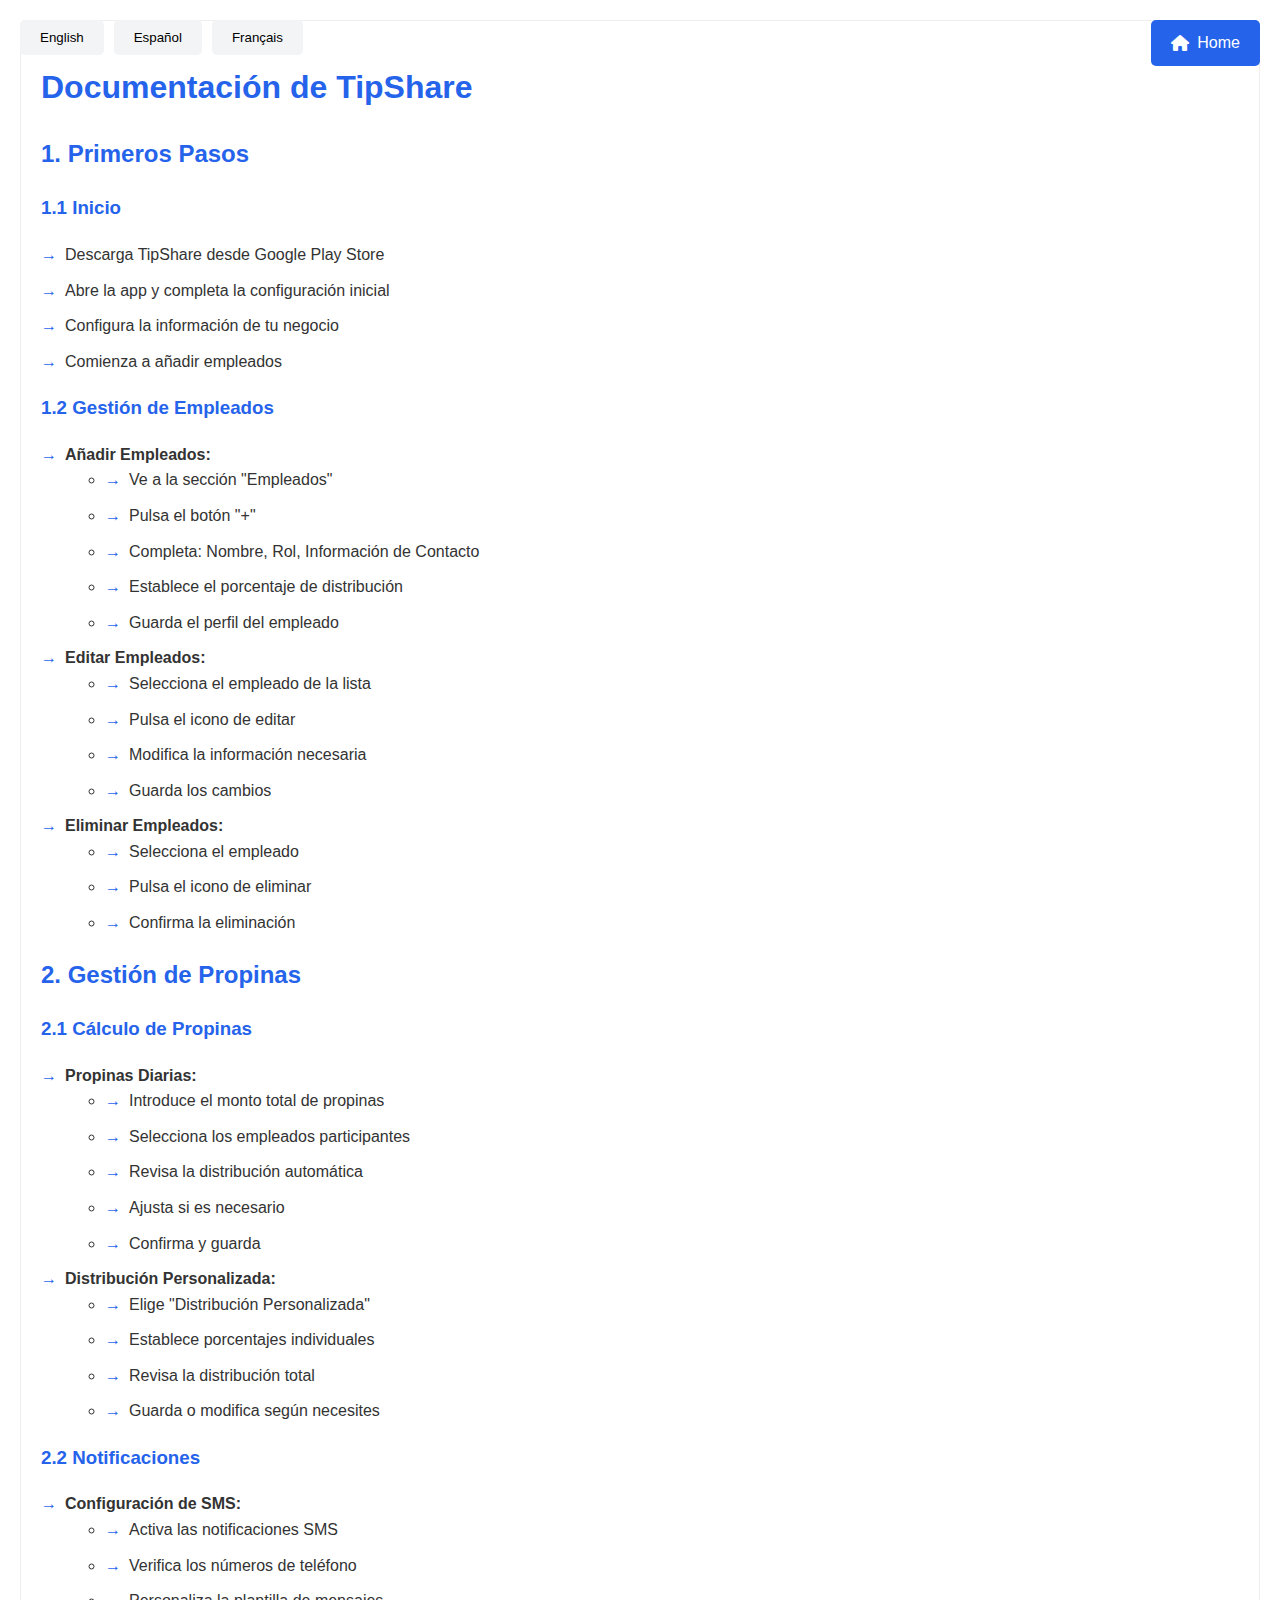
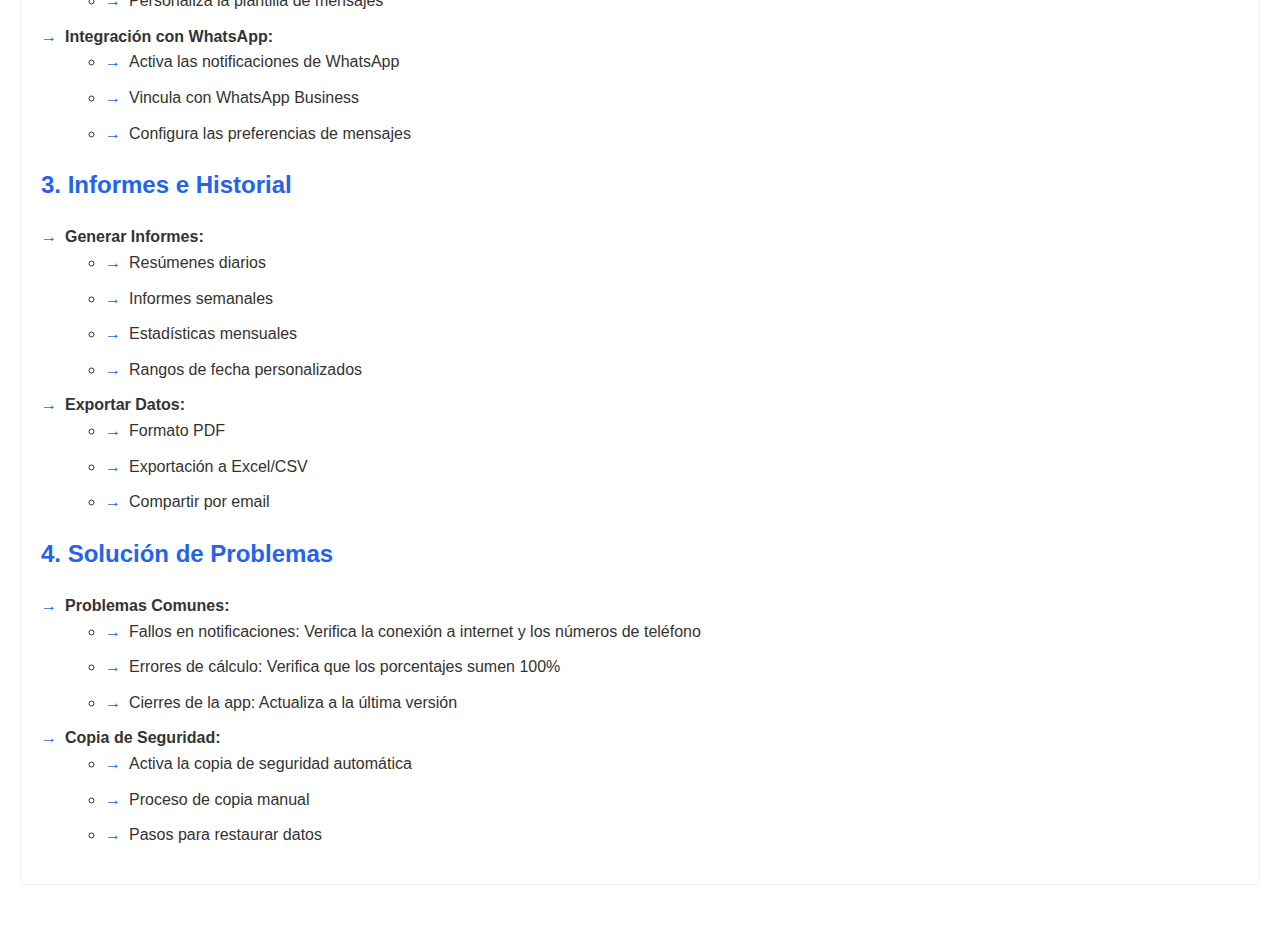
==== commit 077bfd57: "Update docs.html" ====
--- a/TipShare/docs.html
+++ b/TipShare/docs.html
@@ -6,16 +6,453 @@
     <title>TipShare Documentation</title>
     <link rel="stylesheet" href="https://cdnjs.cloudflare.com/ajax/libs/font-awesome/6.0.0/css/all.min.css">
     <style>
-        // ... existing styles ...
+        body {
+            font-family: -apple-system, BlinkMacSystemFont, 'Segoe UI', Roboto, 'Helvetica Neue', Arial, sans-serif;
+            line-height: 1.6;
+            margin: 0;
+            padding: 20px;
+            color: #333;
+        }
+        .home-button {
+            position: fixed;
+            top: 20px;
+            right: 20px;
+            padding: 10px 20px;
+            background: #2563eb;
+            color: white;
+            text-decoration: none;
+            border-radius: 5px;
+            display: flex;
+            align-items: center;
+            gap: 8px;
+            z-index: 1000;
+        }
+        .home-button:hover {
+            background: #1e40af;
+        }
+        .language-section {
+            margin-bottom: 40px;
+            padding: 20px;
+            border: 1px solid #eee;
+            border-radius: 5px;
+            display: none; /* Hide all sections by default */
+        }
+        .language-section.active {
+            display: block; /* Show only active section */
+        }
+        h1, h2, h3 {
+            color: #2563eb;
+        }
+        .feature-list {
+            list-style: none;
+            padding: 0;
+        }
+        .feature-list li {
+            margin-bottom: 10px;
+            padding-left: 24px;
+            position: relative;
+        }
+        .feature-list li:before {
+            content: "→";
+            position: absolute;
+            left: 0;
+            color: #2563eb;
+        }
+        .language-selector {
+            position: fixed;
+            top: 20px;
+            left: 20px;
+            z-index: 1000;
+            display: flex;
+            gap: 10px;
+        }
+        .language-btn {
+            padding: 10px 20px;
+            background: #f3f4f6;
+            border: none;
+            border-radius: 5px;
+            cursor: pointer;
+            font-weight: 500;
+            transition: all 0.3s ease;
+        }
+        .language-btn.active {
+            background: #2563eb;
+            color: white;
+        }
+        .language-btn:hover {
+            background: #1e40af;
+            color: white;
+        }
     </style>
 </head>
 <body>
-    <a href="/" class="home-button">
+    <a href="/ChefMarbelladeveloper.github.io/" class="home-button">
         <i class="fas fa-home"></i>
         Home
     </a>
 
-    <!-- Language sections remain the same -->
+    <div class="language-selector">
+        <button class="language-btn" onclick="changeLanguage('en')">English</button>
+        <button class="language-btn" onclick="changeLanguage('es')">Español</button>
+        <button class="language-btn" onclick="changeLanguage('fr')">Français</button>
+    </div>
+
+    <!-- English Documentation -->
+    <div class="language-section" id="en">
+        <h1>TipShare Documentation</h1>
+
+        <h2>1. Getting Started</h2>
+        <h3>1.1 First Steps</h3>
+        <ul class="feature-list">
+            <li>Download TipShare from the Google Play Store</li>
+            <li>Open the app and complete the initial setup</li>
+            <li>Configure your business information</li>
+            <li>Start adding your employees</li>
+        </ul>
+
+        <h3>1.2 Employee Management</h3>
+        <ul class="feature-list">
+            <li><strong>Adding Employees:</strong>
+                <ul>
+                    <li>Go to "Employees" section</li>
+                    <li>Click the "+" button</li>
+                    <li>Fill in: Name, Role, Contact Info</li>
+                    <li>Set distribution percentage</li>
+                    <li>Save the employee profile</li>
+                </ul>
+            </li>
+            <li><strong>Editing Employees:</strong>
+                <ul>
+                    <li>Select employee from the list</li>
+                    <li>Click edit icon</li>
+                    <li>Modify necessary information</li>
+                    <li>Save changes</li>
+                </ul>
+            </li>
+            <li><strong>Removing Employees:</strong>
+                <ul>
+                    <li>Select employee</li>
+                    <li>Click delete icon</li>
+                    <li>Confirm deletion</li>
+                </ul>
+            </li>
+        </ul>
+
+        <h2>2. Tip Management</h2>
+        <h3>2.1 Calculating Tips</h3>
+        <ul class="feature-list">
+            <li><strong>Daily Tips:</strong>
+                <ul>
+                    <li>Enter total tip amount</li>
+                    <li>Select participating employees</li>
+                    <li>Review automatic distribution</li>
+                    <li>Adjust if necessary</li>
+                    <li>Confirm and save</li>
+                </ul>
+            </li>
+            <li><strong>Custom Distribution:</strong>
+                <ul>
+                    <li>Choose "Custom Distribution"</li>
+                    <li>Set individual percentages</li>
+                    <li>Review total distribution</li>
+                    <li>Save or modify as needed</li>
+                </ul>
+            </li>
+        </ul>
+
+        <h3>2.2 Notifications</h3>
+        <ul class="feature-list">
+            <li><strong>SMS Setup:</strong>
+                <ul>
+                    <li>Enable SMS notifications</li>
+                    <li>Verify phone numbers</li>
+                    <li>Customize message template</li>
+                </ul>
+            </li>
+            <li><strong>WhatsApp Integration:</strong>
+                <ul>
+                    <li>Enable WhatsApp notifications</li>
+                    <li>Link with WhatsApp Business</li>
+                    <li>Set message preferences</li>
+                </ul>
+            </li>
+        </ul>
+
+        <h2>3. Reports and History</h2>
+        <ul class="feature-list">
+            <li><strong>Generating Reports:</strong>
+                <ul>
+                    <li>Daily summaries</li>
+                    <li>Weekly reports</li>
+                    <li>Monthly statistics</li>
+                    <li>Custom date ranges</li>
+                </ul>
+            </li>
+            <li><strong>Exporting Data:</strong>
+                <ul>
+                    <li>PDF format</li>
+                    <li>Excel/CSV export</li>
+                    <li>Email sharing</li>
+                </ul>
+            </li>
+        </ul>
+
+        <h2>4. Troubleshooting</h2>
+        <ul class="feature-list">
+            <li><strong>Common Issues:</strong>
+                <ul>
+                    <li>Notification failures: Check internet connection and phone numbers</li>
+                    <li>Calculation errors: Verify percentages total 100%</li>
+                    <li>App crashes: Update to latest version</li>
+                </ul>
+            </li>
+            <li><strong>Data Backup:</strong>
+                <ul>
+                    <li>Enable auto-backup</li>
+                    <li>Manual backup process</li>
+                    <li>Data restoration steps</li>
+                </ul>
+            </li>
+        </ul>
+    </div>
+
+    <!-- Spanish Documentation -->
+    <div class="language-section" id="es">
+        <h1>Documentación de TipShare</h1>
+
+        <h2>1. Primeros Pasos</h2>
+        <h3>1.1 Inicio</h3>
+        <ul class="feature-list">
+            <li>Descarga TipShare desde Google Play Store</li>
+            <li>Abre la app y completa la configuración inicial</li>
+            <li>Configura la información de tu negocio</li>
+            <li>Comienza a añadir empleados</li>
+        </ul>
+
+        <h3>1.2 Gestión de Empleados</h3>
+        <ul class="feature-list">
+            <li><strong>Añadir Empleados:</strong>
+                <ul>
+                    <li>Ve a la sección "Empleados"</li>
+                    <li>Pulsa el botón "+"</li>
+                    <li>Completa: Nombre, Rol, Información de Contacto</li>
+                    <li>Establece el porcentaje de distribución</li>
+                    <li>Guarda el perfil del empleado</li>
+                </ul>
+            </li>
+            <li><strong>Editar Empleados:</strong>
+                <ul>
+                    <li>Selecciona el empleado de la lista</li>
+                    <li>Pulsa el icono de editar</li>
+                    <li>Modifica la información necesaria</li>
+                    <li>Guarda los cambios</li>
+                </ul>
+            </li>
+            <li><strong>Eliminar Empleados:</strong>
+                <ul>
+                    <li>Selecciona el empleado</li>
+                    <li>Pulsa el icono de eliminar</li>
+                    <li>Confirma la eliminación</li>
+                </ul>
+            </li>
+        </ul>
+
+        <h2>2. Gestión de Propinas</h2>
+        <h3>2.1 Cálculo de Propinas</h3>
+        <ul class="feature-list">
+            <li><strong>Propinas Diarias:</strong>
+                <ul>
+                    <li>Introduce el monto total de propinas</li>
+                    <li>Selecciona los empleados participantes</li>
+                    <li>Revisa la distribución automática</li>
+                    <li>Ajusta si es necesario</li>
+                    <li>Confirma y guarda</li>
+                </ul>
+            </li>
+            <li><strong>Distribución Personalizada:</strong>
+                <ul>
+                    <li>Elige "Distribución Personalizada"</li>
+                    <li>Establece porcentajes individuales</li>
+                    <li>Revisa la distribución total</li>
+                    <li>Guarda o modifica según necesites</li>
+                </ul>
+            </li>
+        </ul>
+
+        <h3>2.2 Notificaciones</h3>
+        <ul class="feature-list">
+            <li><strong>Configuración de SMS:</strong>
+                <ul>
+                    <li>Activa las notificaciones SMS</li>
+                    <li>Verifica los números de teléfono</li>
+                    <li>Personaliza la plantilla de mensajes</li>
+                </ul>
+            </li>
+            <li><strong>Integración con WhatsApp:</strong>
+                <ul>
+                    <li>Activa las notificaciones de WhatsApp</li>
+                    <li>Vincula con WhatsApp Business</li>
+                    <li>Configura las preferencias de mensajes</li>
+                </ul>
+            </li>
+        </ul>
+
+        <h2>3. Informes e Historial</h2>
+        <ul class="feature-list">
+            <li><strong>Generar Informes:</strong>
+                <ul>
+                    <li>Resúmenes diarios</li>
+                    <li>Informes semanales</li>
+                    <li>Estadísticas mensuales</li>
+                    <li>Rangos de fecha personalizados</li>
+                </ul>
+            </li>
+            <li><strong>Exportar Datos:</strong>
+                <ul>
+                    <li>Formato PDF</li>
+                    <li>Exportación a Excel/CSV</li>
+                    <li>Compartir por email</li>
+                </ul>
+            </li>
+        </ul>
+
+        <h2>4. Solución de Problemas</h2>
+        <ul class="feature-list">
+            <li><strong>Problemas Comunes:</strong>
+                <ul>
+                    <li>Fallos en notificaciones: Verifica la conexión a internet y los números de teléfono</li>
+                    <li>Errores de cálculo: Verifica que los porcentajes sumen 100%</li>
+                    <li>Cierres de la app: Actualiza a la última versión</li>
+                </ul>
+            </li>
+            <li><strong>Copia de Seguridad:</strong>
+                <ul>
+                    <li>Activa la copia de seguridad automática</li>
+                    <li>Proceso de copia manual</li>
+                    <li>Pasos para restaurar datos</li>
+                </ul>
+            </li>
+        </ul>
+    </div>
+
+    <!-- French Documentation -->
+    <div class="language-section" id="fr">
+        <h1>Documentation TipShare</h1>
+
+        <h2>1. Pour Commencer</h2>
+        <h3>1.1 Premiers Pas</h3>
+        <ul class="feature-list">
+            <li>Téléchargez TipShare depuis le Google Play Store</li>
+            <li>Ouvrez l'application et complétez la configuration initiale</li>
+            <li>Configurez les informations de votre entreprise</li>
+            <li>Commencez à ajouter vos employés</li>
+        </ul>
+
+        <h3>1.2 Gestion des Employés</h3>
+        <ul class="feature-list">
+            <li><strong>Ajouter des Employés:</strong>
+                <ul>
+                    <li>Allez à la section "Employés"</li>
+                    <li>Cliquez sur le bouton "+"</li>
+                    <li>Remplissez: Nom, Rôle, Coordonnées</li>
+                    <li>Définissez le pourcentage de distribution</li>
+                    <li>Sauvegardez le profil de l'employé</li>
+                </ul>
+            </li>
+            <li><strong>Modifier des Employés:</strong>
+                <ul>
+                    <li>Sélectionnez l'employé dans la liste</li>
+                    <li>Cliquez sur l'icône modifier</li>
+                    <li>Modifiez les informations nécessaires</li>
+                    <li>Sauvegardez les changements</li>
+                </ul>
+            </li>
+            <li><strong>Supprimer des Employés:</strong>
+                <ul>
+                    <li>Sélectionnez l'employé</li>
+                    <li>Cliquez sur l'icône supprimer</li>
+                    <li>Confirmez la suppression</li>
+                </ul>
+            </li>
+        </ul>
+
+        <h2>2. Gestion des Pourboires</h2>
+        <h3>2.1 Calcul des Pourboires</h3>
+        <ul class="feature-list">
+            <li><strong>Pourboires Quotidiens:</strong>
+                <ul>
+                    <li>Entrez le montant total des pourboires</li>
+                    <li>Sélectionnez les employés participants</li>
+                    <li>Vérifiez la distribution automatique</li>
+                    <li>Ajustez si nécessaire</li>
+                    <li>Confirmez et sauvegardez</li>
+                </ul>
+            </li>
+            <li><strong>Distribution Personnalisée:</strong>
+                <ul>
+                    <li>Choisissez "Distribution Personnalisée"</li>
+                    <li>Définissez les pourcentages individuels</li>
+                    <li>Vérifiez la distribution totale</li>
+                    <li>Sauvegardez ou modifiez selon les besoins</li>
+                </ul>
+            </li>
+        </ul>
+
+        <h3>2.2 Notifications</h3>
+        <ul class="feature-list">
+            <li><strong>Configuration SMS:</strong>
+                <ul>
+                    <li>Activez les notifications SMS</li>
+                    <li>Vérifiez les numéros de téléphone</li>
+                    <li>Personnalisez le modèle de message</li>
+                </ul>
+            </li>
+            <li><strong>Intégration WhatsApp:</strong>
+                <ul>
+                    <li>Activez les notifications WhatsApp</li>
+                    <li>Liez avec WhatsApp Business</li>
+                    <li>Définissez les préférences de messages</li>
+                </ul>
+            </li>
+        </ul>
+
+        <h2>3. Rapports et Historique</h2>
+        <ul class="feature-list">
+            <li><strong>Générer des Rapports:</strong>
+                <ul>
+                    <li>Résumés quotidiens</li>
+                    <li>Rapports hebdomadaires</li>
+                    <li>Statistiques mensuelles</li>
+                    <li>Plages de dates personnalisées</li>
+                </ul>
+            </li>
+            <li><strong>Exporter des Données:</strong>
+                <ul>
+                    <li>Format PDF</li>
+                    <li>Export Excel/CSV</li>
+                    <li>Partage par email</li>
+                </ul>
+            </li>
+        </ul>
+
+        <h2>4. Dépannage</h2>
+        <ul class="feature-list">
+            <li><strong>Problèmes Courants:</strong>
+                <ul>
+                    <li>Échecs de notification: Vérifiez la connexion internet et les numéros de téléphone</li>
+                    <li>Erreurs de calcul: Vérifiez que les pourcentages totalisent 100%</li>
+                    <li>Plantages de l'application: Mettez à jour vers la dernière version</li>
+                </ul>
+            </li>
+            <li><strong>Sauvegarde des Données:</strong>
+                <ul>
+                    <li>Activez la sauvegarde automatique</li>
+                    <li>Processus de sauvegarde manuelle</li>
+                    <li>Étapes de restauration des données</li>
+                </ul>
+            </li>
+        </ul>
+    </div>
 
     <script>
         function updateContent(lang) {
@@ -47,4 +484,4 @@
         });
     </script>
 </body>
-</html>
+</html> 
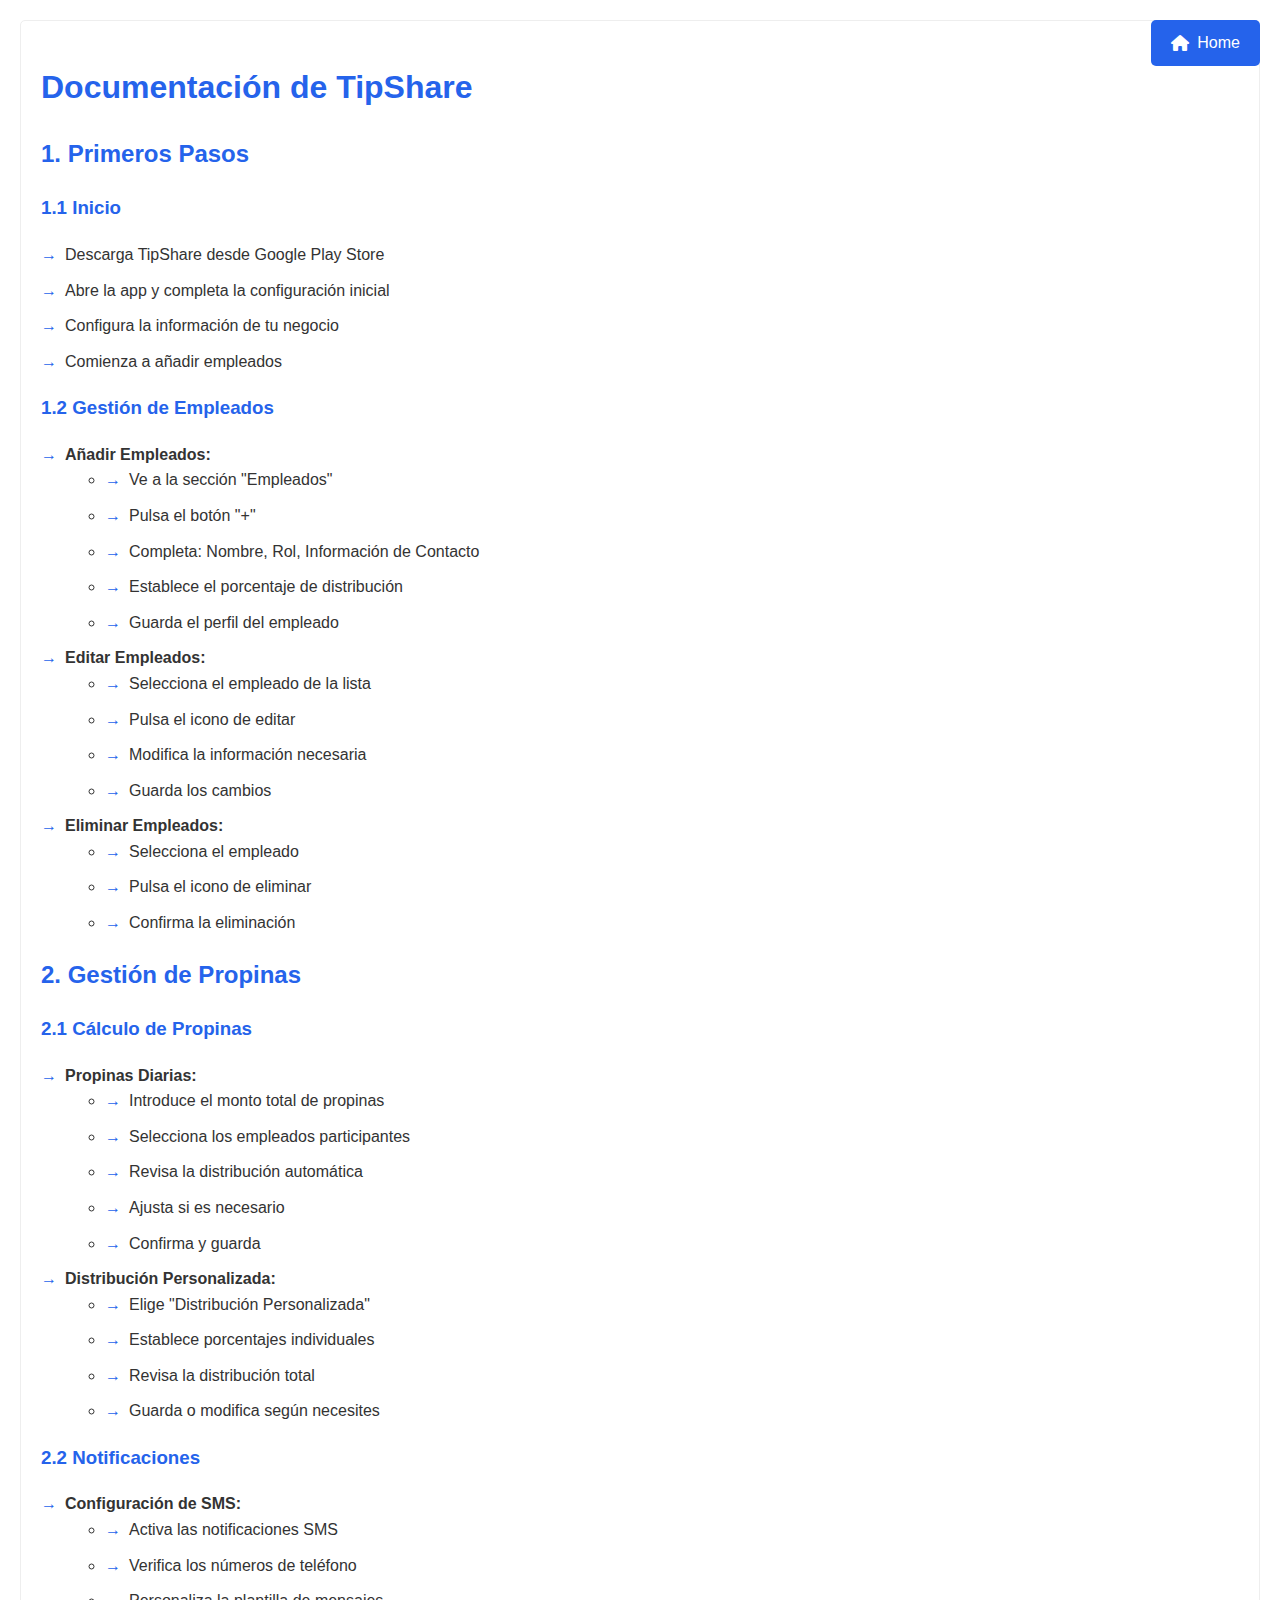
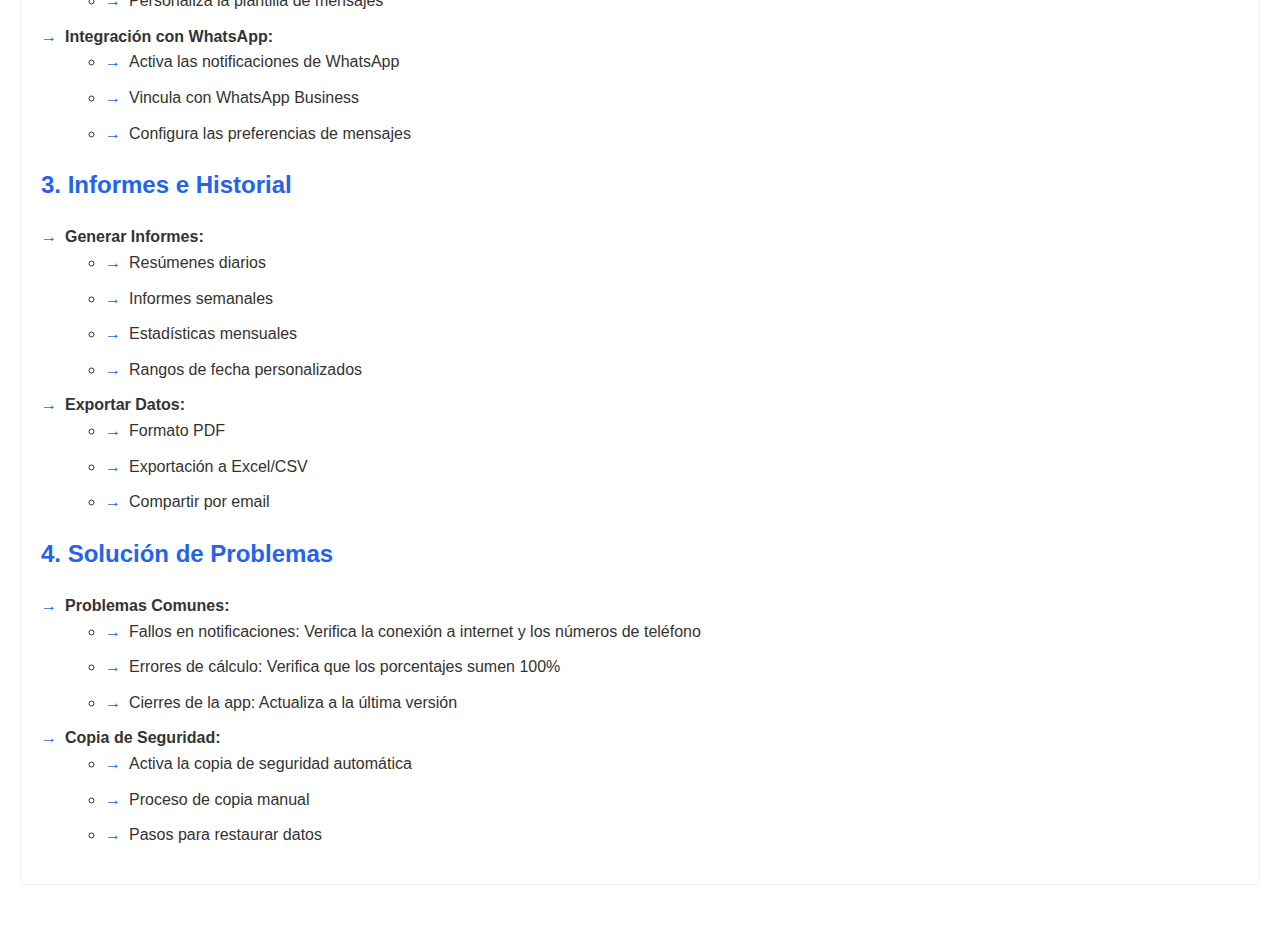
==== commit 5c29eafb: "Update docs.html" ====
--- a/TipShare/docs.html
+++ b/TipShare/docs.html
@@ -86,372 +86,370 @@
     </style>
 </head>
 <body>
-    <a href="/ChefMarbelladeveloper.github.io/" class="home-button">
-        <i class="fas fa-home"></i>
-        Home
-    </a>
-
-    <div class="language-selector">
-        <button class="language-btn" onclick="changeLanguage('en')">English</button>
-        <button class="language-btn" onclick="changeLanguage('es')">Español</button>
-        <button class="language-btn" onclick="changeLanguage('fr')">Français</button>
-    </div>
-
-    <!-- English Documentation -->
-    <div class="language-section" id="en">
-        <h1>TipShare Documentation</h1>
-
-        <h2>1. Getting Started</h2>
-        <h3>1.1 First Steps</h3>
-        <ul class="feature-list">
-            <li>Download TipShare from the Google Play Store</li>
-            <li>Open the app and complete the initial setup</li>
-            <li>Configure your business information</li>
-            <li>Start adding your employees</li>
-        </ul>
-
-        <h3>1.2 Employee Management</h3>
-        <ul class="feature-list">
-            <li><strong>Adding Employees:</strong>
-                <ul>
-                    <li>Go to "Employees" section</li>
-                    <li>Click the "+" button</li>
-                    <li>Fill in: Name, Role, Contact Info</li>
-                    <li>Set distribution percentage</li>
-                    <li>Save the employee profile</li>
-                </ul>
-            </li>
-            <li><strong>Editing Employees:</strong>
-                <ul>
-                    <li>Select employee from the list</li>
-                    <li>Click edit icon</li>
-                    <li>Modify necessary information</li>
-                    <li>Save changes</li>
-                </ul>
-            </li>
-            <li><strong>Removing Employees:</strong>
-                <ul>
-                    <li>Select employee</li>
-                    <li>Click delete icon</li>
-                    <li>Confirm deletion</li>
-                </ul>
-            </li>
-        </ul>
-
-        <h2>2. Tip Management</h2>
-        <h3>2.1 Calculating Tips</h3>
-        <ul class="feature-list">
-            <li><strong>Daily Tips:</strong>
-                <ul>
-                    <li>Enter total tip amount</li>
-                    <li>Select participating employees</li>
-                    <li>Review automatic distribution</li>
-                    <li>Adjust if necessary</li>
-                    <li>Confirm and save</li>
-                </ul>
-            </li>
-            <li><strong>Custom Distribution:</strong>
-                <ul>
-                    <li>Choose "Custom Distribution"</li>
-                    <li>Set individual percentages</li>
-                    <li>Review total distribution</li>
-                    <li>Save or modify as needed</li>
-                </ul>
-            </li>
-        </ul>
-
-        <h3>2.2 Notifications</h3>
-        <ul class="feature-list">
-            <li><strong>SMS Setup:</strong>
-                <ul>
-                    <li>Enable SMS notifications</li>
-                    <li>Verify phone numbers</li>
-                    <li>Customize message template</li>
-                </ul>
-            </li>
-            <li><strong>WhatsApp Integration:</strong>
-                <ul>
-                    <li>Enable WhatsApp notifications</li>
-                    <li>Link with WhatsApp Business</li>
-                    <li>Set message preferences</li>
-                </ul>
-            </li>
-        </ul>
-
-        <h2>3. Reports and History</h2>
-        <ul class="feature-list">
-            <li><strong>Generating Reports:</strong>
-                <ul>
-                    <li>Daily summaries</li>
-                    <li>Weekly reports</li>
-                    <li>Monthly statistics</li>
-                    <li>Custom date ranges</li>
-                </ul>
-            </li>
-            <li><strong>Exporting Data:</strong>
-                <ul>
-                    <li>PDF format</li>
-                    <li>Excel/CSV export</li>
-                    <li>Email sharing</li>
-                </ul>
-            </li>
-        </ul>
-
-        <h2>4. Troubleshooting</h2>
-        <ul class="feature-list">
-            <li><strong>Common Issues:</strong>
-                <ul>
-                    <li>Notification failures: Check internet connection and phone numbers</li>
-                    <li>Calculation errors: Verify percentages total 100%</li>
-                    <li>App crashes: Update to latest version</li>
-                </ul>
-            </li>
-            <li><strong>Data Backup:</strong>
-                <ul>
-                    <li>Enable auto-backup</li>
-                    <li>Manual backup process</li>
-                    <li>Data restoration steps</li>
-                </ul>
-            </li>
-        </ul>
-    </div>
-
-    <!-- Spanish Documentation -->
-    <div class="language-section" id="es">
-        <h1>Documentación de TipShare</h1>
-
-        <h2>1. Primeros Pasos</h2>
-        <h3>1.1 Inicio</h3>
-        <ul class="feature-list">
-            <li>Descarga TipShare desde Google Play Store</li>
-            <li>Abre la app y completa la configuración inicial</li>
-            <li>Configura la información de tu negocio</li>
-            <li>Comienza a añadir empleados</li>
-        </ul>
-
-        <h3>1.2 Gestión de Empleados</h3>
-        <ul class="feature-list">
-            <li><strong>Añadir Empleados:</strong>
-                <ul>
-                    <li>Ve a la sección "Empleados"</li>
-                    <li>Pulsa el botón "+"</li>
-                    <li>Completa: Nombre, Rol, Información de Contacto</li>
-                    <li>Establece el porcentaje de distribución</li>
-                    <li>Guarda el perfil del empleado</li>
-                </ul>
-            </li>
-            <li><strong>Editar Empleados:</strong>
-                <ul>
-                    <li>Selecciona el empleado de la lista</li>
-                    <li>Pulsa el icono de editar</li>
-                    <li>Modifica la información necesaria</li>
-                    <li>Guarda los cambios</li>
-                </ul>
-            </li>
-            <li><strong>Eliminar Empleados:</strong>
-                <ul>
-                    <li>Selecciona el empleado</li>
-                    <li>Pulsa el icono de eliminar</li>
-                    <li>Confirma la eliminación</li>
-                </ul>
-            </li>
-        </ul>
-
-        <h2>2. Gestión de Propinas</h2>
-        <h3>2.1 Cálculo de Propinas</h3>
-        <ul class="feature-list">
-            <li><strong>Propinas Diarias:</strong>
-                <ul>
-                    <li>Introduce el monto total de propinas</li>
-                    <li>Selecciona los empleados participantes</li>
-                    <li>Revisa la distribución automática</li>
-                    <li>Ajusta si es necesario</li>
-                    <li>Confirma y guarda</li>
-                </ul>
-            </li>
-            <li><strong>Distribución Personalizada:</strong>
-                <ul>
-                    <li>Elige "Distribución Personalizada"</li>
-                    <li>Establece porcentajes individuales</li>
-                    <li>Revisa la distribución total</li>
-                    <li>Guarda o modifica según necesites</li>
-                </ul>
-            </li>
-        </ul>
-
-        <h3>2.2 Notificaciones</h3>
-        <ul class="feature-list">
-            <li><strong>Configuración de SMS:</strong>
-                <ul>
-                    <li>Activa las notificaciones SMS</li>
-                    <li>Verifica los números de teléfono</li>
-                    <li>Personaliza la plantilla de mensajes</li>
-                </ul>
-            </li>
-            <li><strong>Integración con WhatsApp:</strong>
-                <ul>
-                    <li>Activa las notificaciones de WhatsApp</li>
-                    <li>Vincula con WhatsApp Business</li>
-                    <li>Configura las preferencias de mensajes</li>
-                </ul>
-            </li>
-        </ul>
-
-        <h2>3. Informes e Historial</h2>
-        <ul class="feature-list">
-            <li><strong>Generar Informes:</strong>
-                <ul>
-                    <li>Resúmenes diarios</li>
-                    <li>Informes semanales</li>
-                    <li>Estadísticas mensuales</li>
-                    <li>Rangos de fecha personalizados</li>
-                </ul>
-            </li>
-            <li><strong>Exportar Datos:</strong>
-                <ul>
-                    <li>Formato PDF</li>
-                    <li>Exportación a Excel/CSV</li>
-                    <li>Compartir por email</li>
-                </ul>
-            </li>
-        </ul>
-
-        <h2>4. Solución de Problemas</h2>
-        <ul class="feature-list">
-            <li><strong>Problemas Comunes:</strong>
-                <ul>
-                    <li>Fallos en notificaciones: Verifica la conexión a internet y los números de teléfono</li>
-                    <li>Errores de cálculo: Verifica que los porcentajes sumen 100%</li>
-                    <li>Cierres de la app: Actualiza a la última versión</li>
-                </ul>
-            </li>
-            <li><strong>Copia de Seguridad:</strong>
-                <ul>
-                    <li>Activa la copia de seguridad automática</li>
-                    <li>Proceso de copia manual</li>
-                    <li>Pasos para restaurar datos</li>
-                </ul>
-            </li>
-        </ul>
-    </div>
-
-    <!-- French Documentation -->
-    <div class="language-section" id="fr">
-        <h1>Documentation TipShare</h1>
-
-        <h2>1. Pour Commencer</h2>
-        <h3>1.1 Premiers Pas</h3>
-        <ul class="feature-list">
-            <li>Téléchargez TipShare depuis le Google Play Store</li>
-            <li>Ouvrez l'application et complétez la configuration initiale</li>
-            <li>Configurez les informations de votre entreprise</li>
-            <li>Commencez à ajouter vos employés</li>
-        </ul>
-
-        <h3>1.2 Gestion des Employés</h3>
-        <ul class="feature-list">
-            <li><strong>Ajouter des Employés:</strong>
-                <ul>
-                    <li>Allez à la section "Employés"</li>
-                    <li>Cliquez sur le bouton "+"</li>
-                    <li>Remplissez: Nom, Rôle, Coordonnées</li>
-                    <li>Définissez le pourcentage de distribution</li>
-                    <li>Sauvegardez le profil de l'employé</li>
-                </ul>
-            </li>
-            <li><strong>Modifier des Employés:</strong>
-                <ul>
-                    <li>Sélectionnez l'employé dans la liste</li>
-                    <li>Cliquez sur l'icône modifier</li>
-                    <li>Modifiez les informations nécessaires</li>
-                    <li>Sauvegardez les changements</li>
-                </ul>
-            </li>
-            <li><strong>Supprimer des Employés:</strong>
-                <ul>
-                    <li>Sélectionnez l'employé</li>
-                    <li>Cliquez sur l'icône supprimer</li>
-                    <li>Confirmez la suppression</li>
-                </ul>
-            </li>
-        </ul>
-
-        <h2>2. Gestion des Pourboires</h2>
-        <h3>2.1 Calcul des Pourboires</h3>
-        <ul class="feature-list">
-            <li><strong>Pourboires Quotidiens:</strong>
-                <ul>
-                    <li>Entrez le montant total des pourboires</li>
-                    <li>Sélectionnez les employés participants</li>
-                    <li>Vérifiez la distribution automatique</li>
-                    <li>Ajustez si nécessaire</li>
-                    <li>Confirmez et sauvegardez</li>
-                </ul>
-            </li>
-            <li><strong>Distribution Personnalisée:</strong>
-                <ul>
-                    <li>Choisissez "Distribution Personnalisée"</li>
-                    <li>Définissez les pourcentages individuels</li>
-                    <li>Vérifiez la distribution totale</li>
-                    <li>Sauvegardez ou modifiez selon les besoins</li>
-                </ul>
-            </li>
-        </ul>
-
-        <h3>2.2 Notifications</h3>
-        <ul class="feature-list">
-            <li><strong>Configuration SMS:</strong>
-                <ul>
-                    <li>Activez les notifications SMS</li>
-                    <li>Vérifiez les numéros de téléphone</li>
-                    <li>Personnalisez le modèle de message</li>
-                </ul>
-            </li>
-            <li><strong>Intégration WhatsApp:</strong>
-                <ul>
-                    <li>Activez les notifications WhatsApp</li>
-                    <li>Liez avec WhatsApp Business</li>
-                    <li>Définissez les préférences de messages</li>
-                </ul>
-            </li>
-        </ul>
-
-        <h2>3. Rapports et Historique</h2>
-        <ul class="feature-list">
-            <li><strong>Générer des Rapports:</strong>
-                <ul>
-                    <li>Résumés quotidiens</li>
-                    <li>Rapports hebdomadaires</li>
-                    <li>Statistiques mensuelles</li>
-                    <li>Plages de dates personnalisées</li>
-                </ul>
-            </li>
-            <li><strong>Exporter des Données:</strong>
-                <ul>
-                    <li>Format PDF</li>
-                    <li>Export Excel/CSV</li>
-                    <li>Partage par email</li>
-                </ul>
-            </li>
-        </ul>
-
-        <h2>4. Dépannage</h2>
-        <ul class="feature-list">
-            <li><strong>Problèmes Courants:</strong>
-                <ul>
-                    <li>Échecs de notification: Vérifiez la connexion internet et les numéros de téléphone</li>
-                    <li>Erreurs de calcul: Vérifiez que les pourcentages totalisent 100%</li>
-                    <li>Plantages de l'application: Mettez à jour vers la dernière version</li>
-                </ul>
-            </li>
-            <li><strong>Sauvegarde des Données:</strong>
-                <ul>
-                    <li>Activez la sauvegarde automatique</li>
-                    <li>Processus de sauvegarde manuelle</li>
-                    <li>Étapes de restauration des données</li>
-                </ul>
-            </li>
-        </ul>
+    <div class="container">
+        <main class="content">
+            <a href="/ChefMarbelladeveloper.github.io/" class="home-button">
+                <i class="fas fa-home"></i>
+                <span>Home</span>
+            </a>
+
+            <!-- English Documentation -->
+            <div class="language-section" id="en">
+                <h1>TipShare Documentation</h1>
+
+                <h2>1. Getting Started</h2>
+                <h3>1.1 First Steps</h3>
+                <ul class="feature-list">
+                    <li>Download TipShare from the Google Play Store</li>
+                    <li>Open the app and complete the initial setup</li>
+                    <li>Configure your business information</li>
+                    <li>Start adding your employees</li>
+                </ul>
+
+                <h3>1.2 Employee Management</h3>
+                <ul class="feature-list">
+                    <li><strong>Adding Employees:</strong>
+                        <ul>
+                            <li>Go to "Employees" section</li>
+                            <li>Click the "+" button</li>
+                            <li>Fill in: Name, Role, Contact Info</li>
+                            <li>Set distribution percentage</li>
+                            <li>Save the employee profile</li>
+                        </ul>
+                    </li>
+                    <li><strong>Editing Employees:</strong>
+                        <ul>
+                            <li>Select employee from the list</li>
+                            <li>Click edit icon</li>
+                            <li>Modify necessary information</li>
+                            <li>Save changes</li>
+                        </ul>
+                    </li>
+                    <li><strong>Removing Employees:</strong>
+                        <ul>
+                            <li>Select employee</li>
+                            <li>Click delete icon</li>
+                            <li>Confirm deletion</li>
+                        </ul>
+                    </li>
+                </ul>
+
+                <h2>2. Tip Management</h2>
+                <h3>2.1 Calculating Tips</h3>
+                <ul class="feature-list">
+                    <li><strong>Daily Tips:</strong>
+                        <ul>
+                            <li>Enter total tip amount</li>
+                            <li>Select participating employees</li>
+                            <li>Review automatic distribution</li>
+                            <li>Adjust if necessary</li>
+                            <li>Confirm and save</li>
+                        </ul>
+                    </li>
+                    <li><strong>Custom Distribution:</strong>
+                        <ul>
+                            <li>Choose "Custom Distribution"</li>
+                            <li>Set individual percentages</li>
+                            <li>Review total distribution</li>
+                            <li>Save or modify as needed</li>
+                        </ul>
+                    </li>
+                </ul>
+
+                <h3>2.2 Notifications</h3>
+                <ul class="feature-list">
+                    <li><strong>SMS Setup:</strong>
+                        <ul>
+                            <li>Enable SMS notifications</li>
+                            <li>Verify phone numbers</li>
+                            <li>Customize message template</li>
+                        </ul>
+                    </li>
+                    <li><strong>WhatsApp Integration:</strong>
+                        <ul>
+                            <li>Enable WhatsApp notifications</li>
+                            <li>Link with WhatsApp Business</li>
+                            <li>Set message preferences</li>
+                        </ul>
+                    </li>
+                </ul>
+
+                <h2>3. Reports and History</h2>
+                <ul class="feature-list">
+                    <li><strong>Generating Reports:</strong>
+                        <ul>
+                            <li>Daily summaries</li>
+                            <li>Weekly reports</li>
+                            <li>Monthly statistics</li>
+                            <li>Custom date ranges</li>
+                        </ul>
+                    </li>
+                    <li><strong>Exporting Data:</strong>
+                        <ul>
+                            <li>PDF format</li>
+                            <li>Excel/CSV export</li>
+                            <li>Email sharing</li>
+                        </ul>
+                    </li>
+                </ul>
+
+                <h2>4. Troubleshooting</h2>
+                <ul class="feature-list">
+                    <li><strong>Common Issues:</strong>
+                        <ul>
+                            <li>Notification failures: Check internet connection and phone numbers</li>
+                            <li>Calculation errors: Verify percentages total 100%</li>
+                            <li>App crashes: Update to latest version</li>
+                        </ul>
+                    </li>
+                    <li><strong>Data Backup:</strong>
+                        <ul>
+                            <li>Enable auto-backup</li>
+                            <li>Manual backup process</li>
+                            <li>Data restoration steps</li>
+                        </ul>
+                    </li>
+                </ul>
+            </div>
+
+            <!-- Spanish Documentation -->
+            <div class="language-section" id="es">
+                <h1>Documentación de TipShare</h1>
+
+                <h2>1. Primeros Pasos</h2>
+                <h3>1.1 Inicio</h3>
+                <ul class="feature-list">
+                    <li>Descarga TipShare desde Google Play Store</li>
+                    <li>Abre la app y completa la configuración inicial</li>
+                    <li>Configura la información de tu negocio</li>
+                    <li>Comienza a añadir empleados</li>
+                </ul>
+
+                <h3>1.2 Gestión de Empleados</h3>
+                <ul class="feature-list">
+                    <li><strong>Añadir Empleados:</strong>
+                        <ul>
+                            <li>Ve a la sección "Empleados"</li>
+                            <li>Pulsa el botón "+"</li>
+                            <li>Completa: Nombre, Rol, Información de Contacto</li>
+                            <li>Establece el porcentaje de distribución</li>
+                            <li>Guarda el perfil del empleado</li>
+                        </ul>
+                    </li>
+                    <li><strong>Editar Empleados:</strong>
+                        <ul>
+                            <li>Selecciona el empleado de la lista</li>
+                            <li>Pulsa el icono de editar</li>
+                            <li>Modifica la información necesaria</li>
+                            <li>Guarda los cambios</li>
+                        </ul>
+                    </li>
+                    <li><strong>Eliminar Empleados:</strong>
+                        <ul>
+                            <li>Selecciona el empleado</li>
+                            <li>Pulsa el icono de eliminar</li>
+                            <li>Confirma la eliminación</li>
+                        </ul>
+                    </li>
+                </ul>
+
+                <h2>2. Gestión de Propinas</h2>
+                <h3>2.1 Cálculo de Propinas</h3>
+                <ul class="feature-list">
+                    <li><strong>Propinas Diarias:</strong>
+                        <ul>
+                            <li>Introduce el monto total de propinas</li>
+                            <li>Selecciona los empleados participantes</li>
+                            <li>Revisa la distribución automática</li>
+                            <li>Ajusta si es necesario</li>
+                            <li>Confirma y guarda</li>
+                        </ul>
+                    </li>
+                    <li><strong>Distribución Personalizada:</strong>
+                        <ul>
+                            <li>Elige "Distribución Personalizada"</li>
+                            <li>Establece porcentajes individuales</li>
+                            <li>Revisa la distribución total</li>
+                            <li>Guarda o modifica según necesites</li>
+                        </ul>
+                    </li>
+                </ul>
+
+                <h3>2.2 Notificaciones</h3>
+                <ul class="feature-list">
+                    <li><strong>Configuración de SMS:</strong>
+                        <ul>
+                            <li>Activa las notificaciones SMS</li>
+                            <li>Verifica los números de teléfono</li>
+                            <li>Personaliza la plantilla de mensajes</li>
+                        </ul>
+                    </li>
+                    <li><strong>Integración con WhatsApp:</strong>
+                        <ul>
+                            <li>Activa las notificaciones de WhatsApp</li>
+                            <li>Vincula con WhatsApp Business</li>
+                            <li>Configura las preferencias de mensajes</li>
+                        </ul>
+                    </li>
+                </ul>
+
+                <h2>3. Informes e Historial</h2>
+                <ul class="feature-list">
+                    <li><strong>Generar Informes:</strong>
+                        <ul>
+                            <li>Resúmenes diarios</li>
+                            <li>Informes semanales</li>
+                            <li>Estadísticas mensuales</li>
+                            <li>Rangos de fecha personalizados</li>
+                        </ul>
+                    </li>
+                    <li><strong>Exportar Datos:</strong>
+                        <ul>
+                            <li>Formato PDF</li>
+                            <li>Exportación a Excel/CSV</li>
+                            <li>Compartir por email</li>
+                        </ul>
+                    </li>
+                </ul>
+
+                <h2>4. Solución de Problemas</h2>
+                <ul class="feature-list">
+                    <li><strong>Problemas Comunes:</strong>
+                        <ul>
+                            <li>Fallos en notificaciones: Verifica la conexión a internet y los números de teléfono</li>
+                            <li>Errores de cálculo: Verifica que los porcentajes sumen 100%</li>
+                            <li>Cierres de la app: Actualiza a la última versión</li>
+                        </ul>
+                    </li>
+                    <li><strong>Copia de Seguridad:</strong>
+                        <ul>
+                            <li>Activa la copia de seguridad automática</li>
+                            <li>Proceso de copia manual</li>
+                            <li>Pasos para restaurar datos</li>
+                        </ul>
+                    </li>
+                </ul>
+            </div>
+
+            <!-- French Documentation -->
+            <div class="language-section" id="fr">
+                <h1>Documentation TipShare</h1>
+
+                <h2>1. Pour Commencer</h2>
+                <h3>1.1 Premiers Pas</h3>
+                <ul class="feature-list">
+                    <li>Téléchargez TipShare depuis le Google Play Store</li>
+                    <li>Ouvrez l'application et complétez la configuration initiale</li>
+                    <li>Configurez les informations de votre entreprise</li>
+                    <li>Commencez à ajouter vos employés</li>
+                </ul>
+
+                <h3>1.2 Gestion des Employés</h3>
+                <ul class="feature-list">
+                    <li><strong>Ajouter des Employés:</strong>
+                        <ul>
+                            <li>Allez à la section "Employés"</li>
+                            <li>Cliquez sur le bouton "+"</li>
+                            <li>Remplissez: Nom, Rôle, Coordonnées</li>
+                            <li>Définissez le pourcentage de distribution</li>
+                            <li>Sauvegardez le profil de l'employé</li>
+                        </ul>
+                    </li>
+                    <li><strong>Modifier des Employés:</strong>
+                        <ul>
+                            <li>Sélectionnez l'employé dans la liste</li>
+                            <li>Cliquez sur l'icône modifier</li>
+                            <li>Modifiez les informations nécessaires</li>
+                            <li>Sauvegardez les changements</li>
+                        </ul>
+                    </li>
+                    <li><strong>Supprimer des Employés:</strong>
+                        <ul>
+                            <li>Sélectionnez l'employé</li>
+                            <li>Cliquez sur l'icône supprimer</li>
+                            <li>Confirmez la suppression</li>
+                        </ul>
+                    </li>
+                </ul>
+
+                <h2>2. Gestion des Pourboires</h2>
+                <h3>2.1 Calcul des Pourboires</h3>
+                <ul class="feature-list">
+                    <li><strong>Pourboires Quotidiens:</strong>
+                        <ul>
+                            <li>Entrez le montant total des pourboires</li>
+                            <li>Sélectionnez les employés participants</li>
+                            <li>Vérifiez la distribution automatique</li>
+                            <li>Ajustez si nécessaire</li>
+                            <li>Confirmez et sauvegardez</li>
+                        </ul>
+                    </li>
+                    <li><strong>Distribution Personnalisée:</strong>
+                        <ul>
+                            <li>Choisissez "Distribution Personnalisée"</li>
+                            <li>Définissez les pourcentages individuels</li>
+                            <li>Vérifiez la distribution totale</li>
+                            <li>Sauvegardez ou modifiez selon les besoins</li>
+                        </ul>
+                    </li>
+                </ul>
+
+                <h3>2.2 Notifications</h3>
+                <ul class="feature-list">
+                    <li><strong>Configuration SMS:</strong>
+                        <ul>
+                            <li>Activez les notifications SMS</li>
+                            <li>Vérifiez les numéros de téléphone</li>
+                            <li>Personnalisez le modèle de message</li>
+                        </ul>
+                    </li>
+                    <li><strong>Intégration WhatsApp:</strong>
+                        <ul>
+                            <li>Activez les notifications WhatsApp</li>
+                            <li>Liez avec WhatsApp Business</li>
+                            <li>Définissez les préférences de messages</li>
+                        </ul>
+                    </li>
+                </ul>
+
+                <h2>3. Rapports et Historique</h2>
+                <ul class="feature-list">
+                    <li><strong>Générer des Rapports:</strong>
+                        <ul>
+                            <li>Résumés quotidiens</li>
+                            <li>Rapports hebdomadaires</li>
+                            <li>Statistiques mensuelles</li>
+                            <li>Plages de dates personnalisées</li>
+                        </ul>
+                    </li>
+                    <li><strong>Exporter des Données:</strong>
+                        <ul>
+                            <li>Format PDF</li>
+                            <li>Export Excel/CSV</li>
+                            <li>Partage par email</li>
+                        </ul>
+                    </li>
+                </ul>
+
+                <h2>4. Dépannage</h2>
+                <ul class="feature-list">
+                    <li><strong>Problèmes Courants:</strong>
+                        <ul>
+                            <li>Échecs de notification: Vérifiez la connexion internet et les numéros de téléphone</li>
+                            <li>Erreurs de calcul: Vérifiez que les pourcentages totalisent 100%</li>
+                            <li>Plantages de l'application: Mettez à jour vers la dernière version</li>
+                        </ul>
+                    </li>
+                    <li><strong>Sauvegarde des Données:</strong>
+                        <ul>
+                            <li>Activez la sauvegarde automatique</li>
+                            <li>Processus de sauvegarde manuelle</li>
+                            <li>Étapes de restauration des données</li>
+                        </ul>
+                    </li>
+                </ul>
+            </div>
+        </main>
     </div>
 
     <script>
